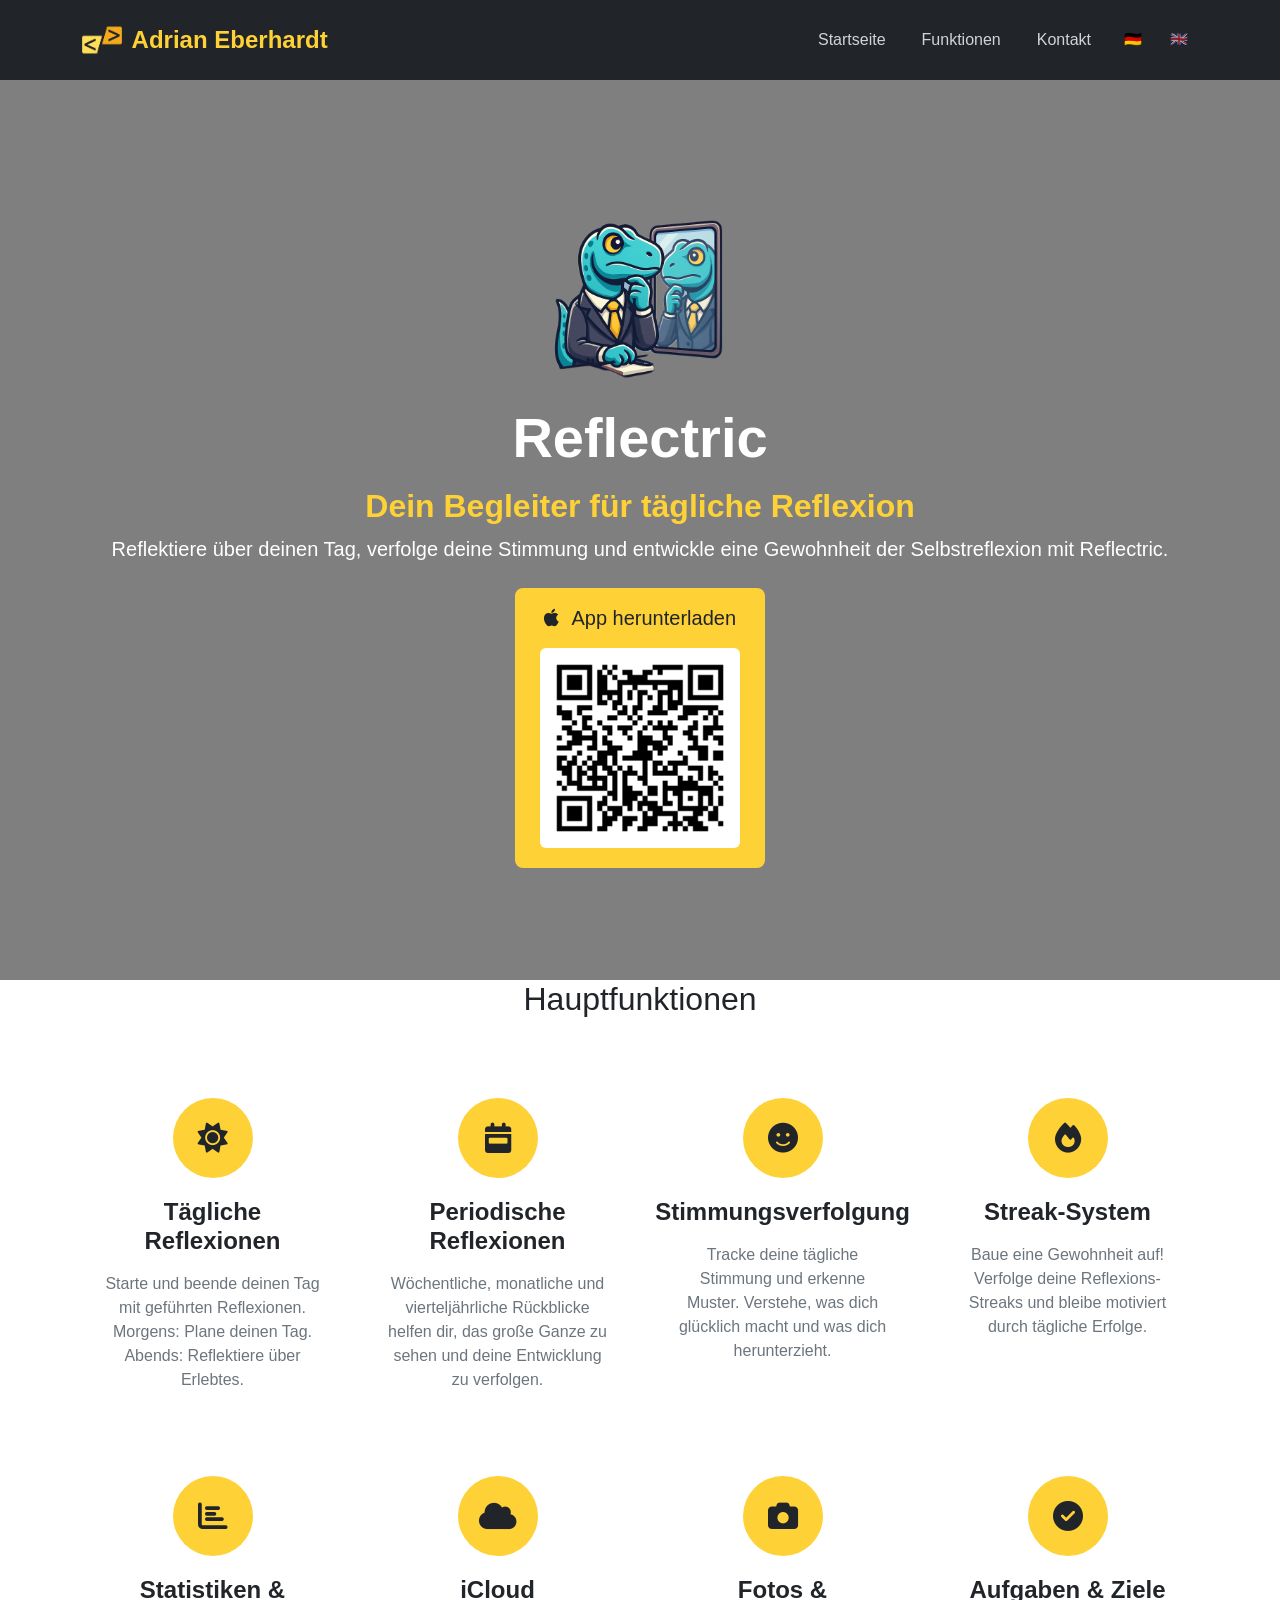
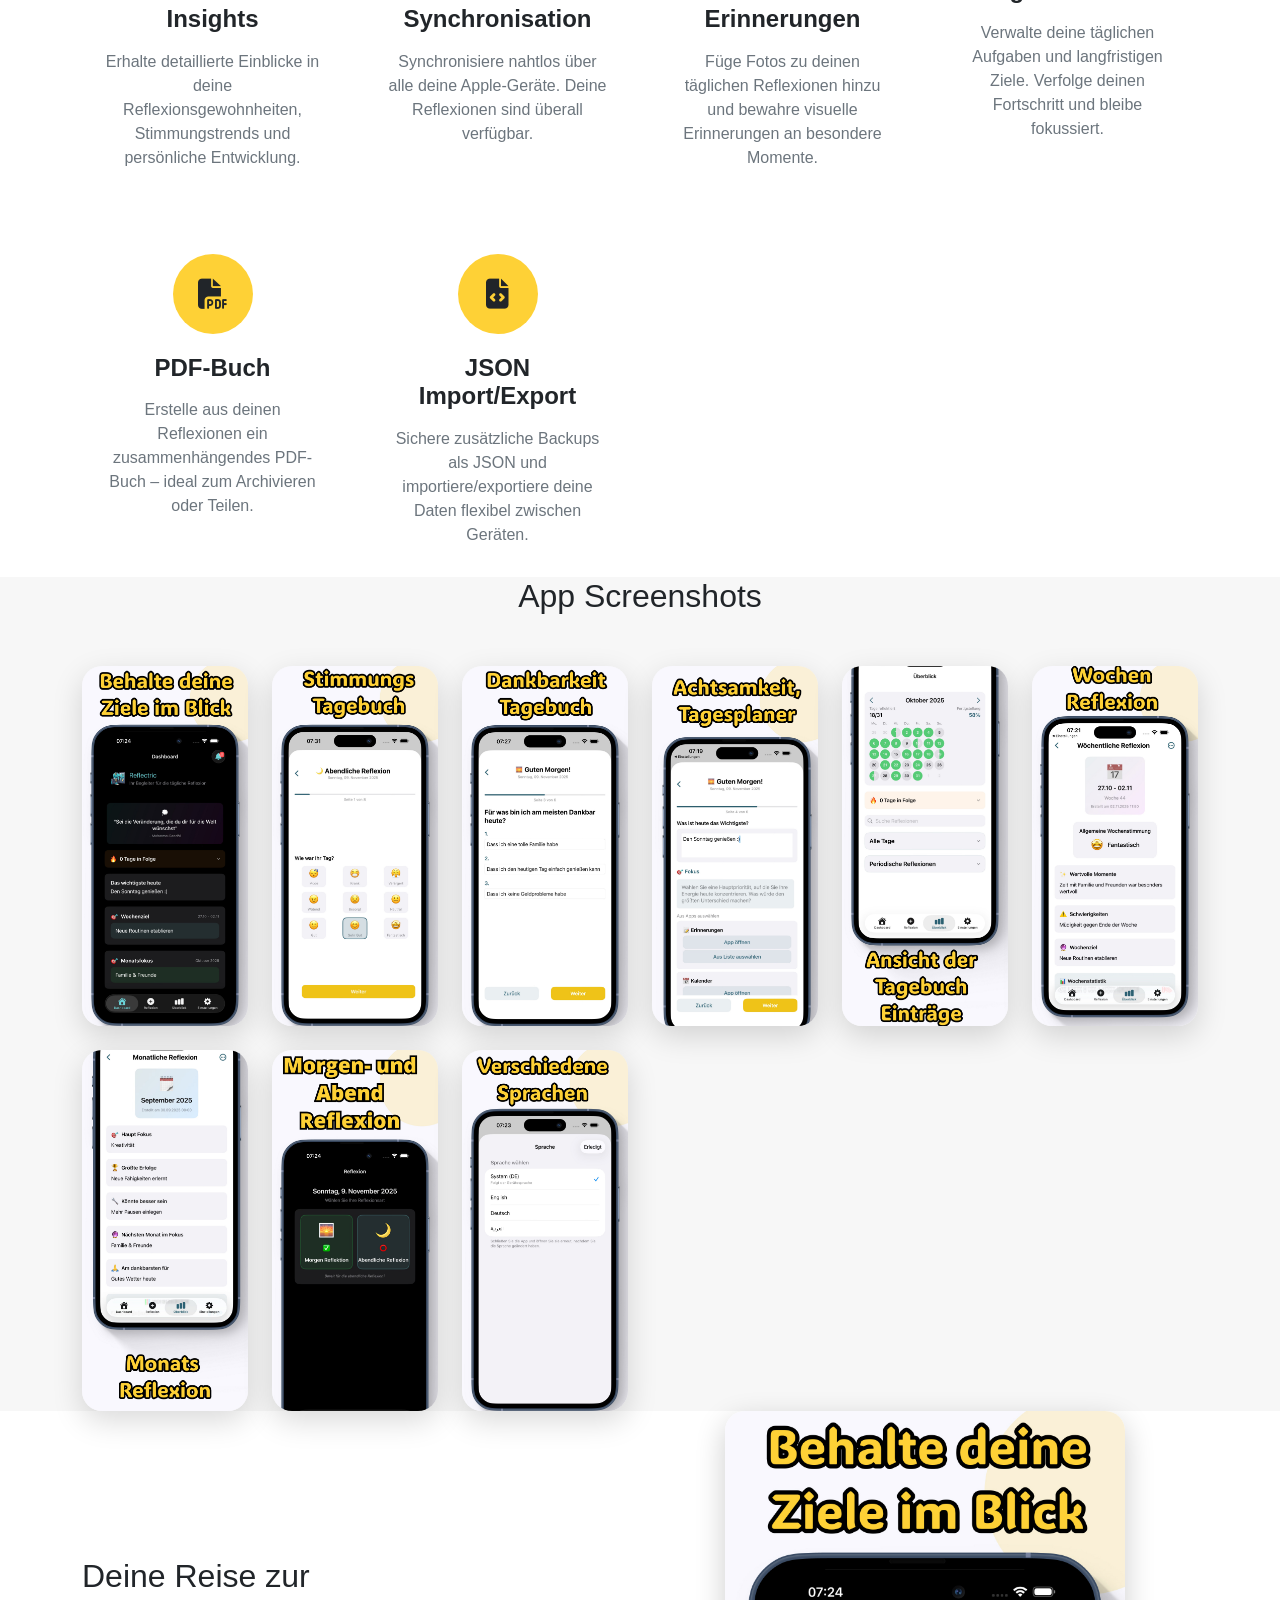
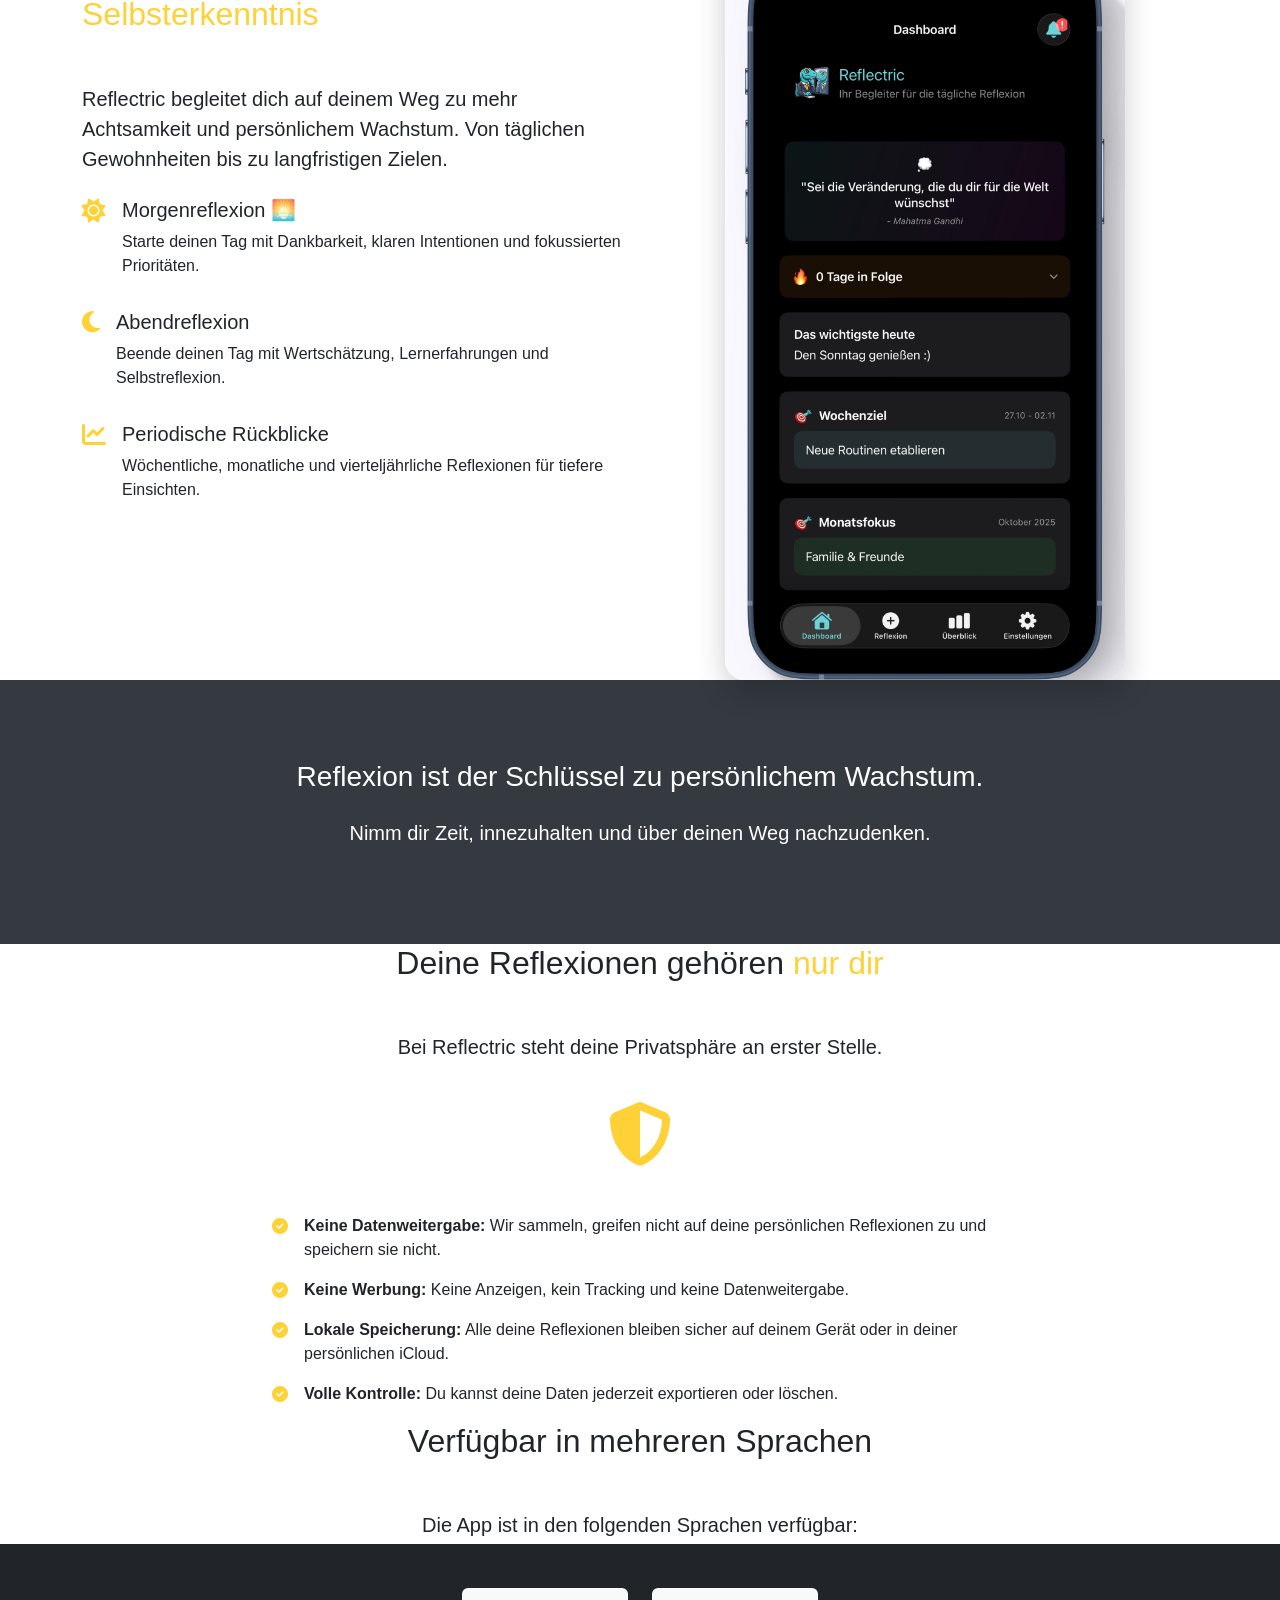
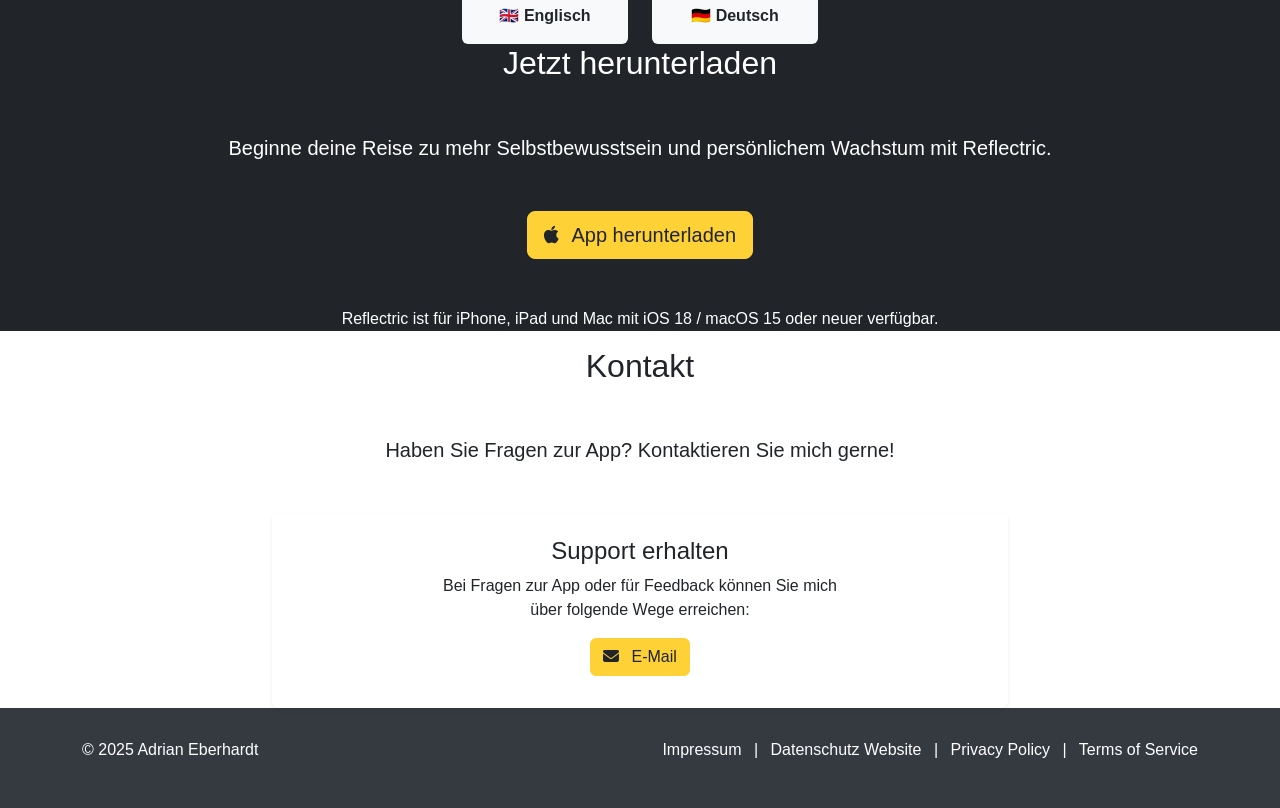
==== index.html @ c6070780 "links , bilder usw aktualisisert" ====
<!DOCTYPE html>
<html lang="de">

<head>
  <meta charset="UTF-8">
  <meta name="viewport" content="width=device-width, initial-scale=1.0">
  <meta name="description" content="Reflectric - Dein täglicher Begleiter für Achtsamkeit und persönliches Wachstum. Tägliche Reflexionen, Mood Tracking und Selbstreflexion.">
    <!-- CANONICAL TAG  -->
  <link rel="canonical" href="https://oxadd1.github.io/reflectric/">

  <!-- Favicon -->
  <link rel="icon" type="image/x-icon" href="./img/favicon/favicon.ico">
  <link rel="icon" type="image/png" sizes="16x16" href="./img/favicon/favicon-16x16.png">
  <link rel="icon" type="image/png" sizes="32x32" href="./img/favicon/favicon-32x32.png">
  <link rel="apple-touch-icon" sizes="180x180" href="./img/favicon/apple-touch-icon.png">
  <link rel="icon" type="image/png" sizes="192x192" href="./img/favicon/android-chrome-192x192.png">
  <link rel="icon" type="image/png" sizes="512x512" href="./img/favicon/android-chrome-512x512.png">
  <link rel="manifest" href="./img/favicon/site.webmanifest">
  <meta name="theme-color" content="#fed136">

  <title>Reflectric | iOS Reflexions-App</title>

  <!-- Bootstrap CSS -->
  <link href="https://cdn.jsdelivr.net/npm/bootstrap@5.3.0/dist/css/bootstrap.min.css" rel="stylesheet">
  <!-- FontAwesome für Icons -->
  <link rel="stylesheet" href="https://cdnjs.cloudflare.com/ajax/libs/font-awesome/6.4.0/css/all.min.css">
  <!-- Custom CSS -->
  <link rel="stylesheet" href="./css/styles.css">

  <style>
    .download-card {
      background-color: #fed136;
      color: #212529;
      border-radius: 8px;
      padding: 15px 25px;
      transition: all 0.3s ease;
      cursor: pointer;
      text-decoration: none;
      display: inline-block;
      max-width: 250px;
      margin: 0 auto;
    }

    .download-card:hover {
      background-color: #e9c026;
      transform: translateY(-3px);
      box-shadow: 0 10px 20px rgba(0,0,0,0.2);
      color: #212529;
    }

    .download-card .btn-text {
      font-size: 1.25rem;
      font-weight: 500;
      margin-bottom: 15px;
    }

    .download-card .qr-container {
      background-color: white;
      border-radius: 6px;
      padding: 10px;
      margin-bottom: 5px;
    }

    .download-card img {
      max-width: 100%;
      height: auto;
    }
  </style>
</head>
<body>
  <!-- Navigation -->
  <nav class="navbar navbar-expand-lg navbar-dark bg-dark sticky-top">
    <div class="container">
      <a class="navbar-brand" href="https://oxadd1.github.io/adrianeberhardt.github.io/">
        <img src="./img/logo.png" alt="Logo Adrian Eberhardt">
        Adrian Eberhardt
      </a>
      <button class="navbar-toggler" type="button" data-bs-toggle="collapse" data-bs-target="#navbarNav">
        <span class="navbar-toggler-icon"></span>
      </button>
      <div class="collapse navbar-collapse" id="navbarNav">
        <ul class="navbar-nav ms-auto">
          <li class="nav-item">
            <a class="nav-link" href="index.html" data-i18n="nav.home">Startseite</a>
          </li>
          <li class="nav-item">
            <a class="nav-link" href="#features" data-i18n="nav.features">Funktionen</a>
          </li>
          <li class="nav-item">
            <a class="nav-link" href="#contact" data-i18n="nav.contact">Kontakt</a>
          </li>
          <li class="nav-item d-flex align-items-center language-switcher">
            <button class="language-btn active me-2" data-lang="de" title="Deutsch">
              🇩🇪
            </button>
            <button class="language-btn" data-lang="en" title="English">
              🇬🇧
            </button>
          </li>
        </ul>
      </div>
    </div>
  </nav>

  <!-- Hero Section -->
  <section class="hero-section">
    <div class="container text-center">
      <img src="img/logo ohne hintergrund.png" alt="Reflectric Icon" height="180" class="mb-3">
      <h1 class="display-4 fw-bold mb-3">Reflectric</h1>
      <h2 class="text-primary fw-bold" data-i18n="hero.subtitle">Dein täglicher Begleiter für Achtsamkeit</h2>
      <p class="lead mb-4" data-i18n="hero.description">Reflektiere, wachse und entwickle dich - jeden Tag ein Stück besser</p>

      <div class="row justify-content-center mb-4">
        <div class="col-md-6 col-lg-4">
          <a href="https://apps.apple.com/app/id6752842992" target="_blank" rel="noopener noreferrer" class="download-card">
            <div class="btn-text">
              <i class="fab fa-apple me-2"></i> <span data-i18n="hero.download">App herunterladen</span>
            </div>
            <div class="qr-container">
              <img src="./img/qr.png" alt="App Store QR Code">
            </div>
          </a>
        </div>
      </div>
    </div>
  </section>

  <!-- Features Section -->
  <section id="features" class="section-padding">
    <div class="container">
      <h2 class="text-center section-heading" data-i18n="features.title">Hauptfunktionen</h2>

      <div class="row g-4">
        <!-- Feature 1 -->
        <div class="col-md-6 col-lg-3">
          <div class="card h-100 border-0 text-center">
            <div class="card-body">
              <div class="feature-icon">
                <i class="fas fa-sun"></i>
              </div>
              <h4 class="card-title" data-i18n="features.daily.title">Tägliche Reflexionen</h4>
              <p class="card-text" data-i18n="features.daily.desc">Morgen- und Abendreflexionen helfen dir, deinen Tag bewusst zu beginnen und zu beenden.</p>
            </div>
          </div>
        </div>

        <!-- Feature 2 -->
        <div class="col-md-6 col-lg-3">
          <div class="card h-100 border-0 text-center">
            <div class="card-body">
              <div class="feature-icon">
                <i class="fas fa-calendar-week"></i>
              </div>
              <h4 class="card-title" data-i18n="features.periodic.title">Periodische Reflexionen</h4>
              <p class="card-text" data-i18n="features.periodic.desc">Wöchentliche, monatliche und vierteljährliche Reflexionen für langfristiges Wachstum.</p>
            </div>
          </div>
        </div>

        <!-- Feature 3 -->
        <div class="col-md-6 col-lg-3">
          <div class="card h-100 border-0 text-center">
            <div class="card-body">
              <div class="feature-icon">
                <i class="fas fa-smile"></i>
              </div>
              <h4 class="card-title" data-i18n="features.mood.title">Mood Tracking</h4>
              <p class="card-text" data-i18n="features.mood.desc">Verfolge deine Stimmung mit 9 verschiedenen Emotionen und erkenne Muster.</p>
            </div>
          </div>
        </div>

        <!-- Feature 4 -->
        <div class="col-md-6 col-lg-3">
          <div class="card h-100 border-0 text-center">
            <div class="card-body">
              <div class="feature-icon">
                <i class="fas fa-fire"></i>
              </div>
              <h4 class="card-title" data-i18n="features.streak.title">Streak-System</h4>
              <p class="card-text" data-i18n="features.streak.desc">Baue tägliche Gewohnheiten auf und halte deine Reflexions-Streaks am Leben.</p>
            </div>
          </div>
        </div>

        <!-- Feature 5 -->
        <div class="col-md-6 col-lg-3">
          <div class="card h-100 border-0 text-center">
            <div class="card-body">
              <div class="feature-icon">
                <i class="fas fa-chart-bar"></i>
              </div>
              <h4 class="card-title" data-i18n="features.stats.title">Statistiken & Heatmap</h4>
              <p class="card-text" data-i18n="features.stats.desc">Visualisiere deine Fortschritte mit Statistiken, Heatmaps und Timelines.</p>
            </div>
          </div>
        </div>

        <!-- Feature 6 -->
        <div class="col-md-6 col-lg-3">
          <div class="card h-100 border-0 text-center">
            <div class="card-body">
              <div class="feature-icon">
                <i class="fas fa-cloud"></i>
              </div>
              <h4 class="card-title" data-i18n="features.sync.title">iCloud Synchronisation</h4>
              <p class="card-text" data-i18n="features.sync.desc">Synchronisiere deine Reflexionen nahtlos über alle deine Apple-Geräte.</p>
            </div>
          </div>
        </div>

        <!-- Feature 7 -->
        <div class="col-md-6 col-lg-3">
          <div class="card h-100 border-0 text-center">
            <div class="card-body">
              <div class="feature-icon">
                <i class="fas fa-camera"></i>
              </div>
              <h4 class="card-title" data-i18n="features.photos.title">Foto-Integration</h4>
              <p class="card-text" data-i18n="features.photos.desc">Füge Fotos zu deinen Reflexionen hinzu, um Momente festzuhalten.</p>
            </div>
          </div>
        </div>

        <!-- Feature 8 -->
        <div class="col-md-6 col-lg-3">
          <div class="card h-100 border-0 text-center">
            <div class="card-body">
              <div class="feature-icon">
                <i class="fas fa-check-circle"></i>
              </div>
              <h4 class="card-title" data-i18n="features.todos.title">To-Do & Prioritäten</h4>
              <p class="card-text" data-i18n="features.todos.desc">Verwalte deine täglichen Aufgaben und Prioritäten direkt in der App.</p>
            </div>
          </div>
        </div>

        <!-- Feature 9 -->
        <div class="col-md-6 col-lg-3">
          <div class="card h-100 border-0 text-center">
            <div class="card-body">
              <div class="feature-icon">
                <i class="fas fa-file-pdf"></i>
              </div>
              <h4 class="card-title" data-i18n="features.pdf.title">PDF-Buch</h4>
              <p class="card-text" data-i18n="features.pdf.desc">Erstelle aus deinen Reflexionen ein wunderschönes PDF-Buch.</p>
            </div>
          </div>
        </div>

        <!-- Feature 10 -->
        <div class="col-md-6 col-lg-3">
          <div class="card h-100 border-0 text-center">
            <div class="card-body">
              <div class="feature-icon">
                <i class="fas fa-file-code"></i>
              </div>
              <h4 class="card-title" data-i18n="features.json.title">JSON Import/Export</h4>
              <p class="card-text" data-i18n="features.json.desc">Sichere zusätzliche Backups als JSON und importiere/exportiere deine Daten.</p>
            </div>
          </div>
        </div>
      </div>
    </div>
  </section>

  <!-- Screenshots Section -->
  <section class="section-padding bg-light-gray">
    <div class="container">
      <h2 class="text-center section-heading" data-i18n="screenshots.title">App Screenshots</h2>

      <div class="row g-4">
        <div class="col-6 col-md-3 col-lg-2">
          <img src="./img/Deutsch/1.jpg" class="img-fluid app-screenshot screenshot-img" alt="Reflectric Screenshot 1" data-img-id="1">
        </div>
        <div class="col-6 col-md-3 col-lg-2">
          <img src="./img/Deutsch/2.jpg" class="img-fluid app-screenshot screenshot-img" alt="Reflectric Screenshot 2" data-img-id="2">
        </div>
        <div class="col-6 col-md-3 col-lg-2">
          <img src="./img/Deutsch/3.jpg" class="img-fluid app-screenshot screenshot-img" alt="Reflectric Screenshot 3" data-img-id="3">
        </div>
        <div class="col-6 col-md-3 col-lg-2">
          <img src="./img/Deutsch/4.jpg" class="img-fluid app-screenshot screenshot-img" alt="Reflectric Screenshot 4" data-img-id="4">
        </div>
        <div class="col-6 col-md-3 col-lg-2">
          <img src="./img/Deutsch/5.jpg" class="img-fluid app-screenshot screenshot-img" alt="Reflectric Screenshot 5" data-img-id="5">
        </div>
        <div class="col-6 col-md-3 col-lg-2">
          <img src="./img/Deutsch/6.jpg" class="img-fluid app-screenshot screenshot-img" alt="Reflectric Screenshot 6" data-img-id="6">
        </div>
        <div class="col-6 col-md-3 col-lg-2">
          <img src="./img/Deutsch/7.jpg" class="img-fluid app-screenshot screenshot-img" alt="Reflectric Screenshot 7" data-img-id="7">
        </div>
        <div class="col-6 col-md-3 col-lg-2">
          <img src="./img/Deutsch/8.jpg" class="img-fluid app-screenshot screenshot-img" alt="Reflectric Screenshot 8" data-img-id="8">
        </div>
        <div class="col-6 col-md-3 col-lg-2">
          <img src="./img/Deutsch/9.jpg" class="img-fluid app-screenshot screenshot-img" alt="Reflectric Screenshot 9" data-img-id="9">
        </div>
      </div>
    </div>
  </section>

  <!-- Reflection Journey Section -->
  <section id="reflection-journey" class="section-padding">
    <div class="container">
      <div class="row align-items-center">
        <div class="col-lg-6 mb-4 mb-lg-0">
          <h2 class="section-heading">
            <span data-i18n="journey.title1">Deine Reise zur</span><br>
            <span class="text-primary" data-i18n="journey.title2">Selbsterkenntnis</span>
          </h2>
          <p class="lead mb-4" data-i18n="journey.description">Reflectric begleitet dich auf deinem Weg zu mehr Achtsamkeit und persönlichem Wachstum. Von täglichen Gewohnheiten bis zu langfristigen Zielen.</p>

          <div class="reflection-features-list">
            <div class="d-flex mb-3">
              <div class="me-3">
                <i class="fas fa-sun text-primary fs-4" aria-hidden="true"></i>
              </div>
              <div>
                <h5 data-i18n="journey.feature1.title">Morgenreflexion 🌅</h5>
                <p data-i18n="journey.feature1.desc">Starte deinen Tag mit Dankbarkeit, klaren Intentionen und fokussierten Prioritäten.</p>
              </div>
            </div>

            <div class="d-flex mb-3">
              <div class="me-3">
                <i class="fas fa-moon text-primary fs-4"></i>
              </div>
              <div>
                <h5 data-i18n="journey.feature2.title">Abendreflexion</h5>
                <p data-i18n="journey.feature2.desc">Beende deinen Tag mit Wertschätzung, Lernerfahrungen und Selbstreflexion.</p>
              </div>
            </div>

            <div class="d-flex mb-3">
              <div class="me-3">
                <i class="fas fa-chart-line text-primary fs-4"></i>
              </div>
              <div>
                <h5 data-i18n="journey.feature3.title">Periodische Rückblicke</h5>
                <p data-i18n="journey.feature3.desc">Wöchentliche, monatliche und vierteljährliche Reflexionen für tiefere Einsichten.</p>
              </div>
            </div>
          </div>
        </div>

        <div class="col-lg-6">
          <div class="text-center">
            <img src="./img/Deutsch/1.jpg" class="img-fluid app-screenshot screenshot-img" alt="Reflectric Dashboard" data-img-id="1" style="max-width: 400px; border-radius: 20px; box-shadow: 0 10px 30px rgba(0,0,0,0.2);">
          </div>
        </div>
      </div>
    </div>
  </section>

  <!-- Quote Section -->
  <section class="quote-section">
    <div class="container text-center">
      <h3 class="mb-4" data-i18n="quote.title">Reflektiere heute, wachse morgen.</h3>
      <p class="lead" data-i18n="quote.subtitle">Jede Reflexion ist ein Schritt zu mehr Selbstbewusstsein und persönlichem Wachstum.</p>
    </div>
  </section>

  <!-- Privacy Section -->
  <section class="section-padding">
    <div class="container">
      <div class="row justify-content-center">
        <div class="col-lg-8 text-center mb-4">
          <h2 class="section-heading">
            <span data-i18n="privacy.title1">Deine Reflexionen gehören</span>
            <span class="text-primary" data-i18n="privacy.title2">nur dir</span>
          </h2>
          <p class="lead" data-i18n="privacy.subtitle">Bei Reflectric steht deine Privatsphäre an erster Stelle.</p>
        </div>
      </div>
      <div class="row justify-content-center">
        <div class="col-lg-8">
          <div class="text-center mb-5">
            <i class="fas fa-shield-alt text-primary" style="font-size: 4rem;"></i>
          </div>
          <ul class="list-unstyled">
            <li class="mb-3 d-flex align-items-start">
              <i class="fas fa-check-circle text-primary me-3 mt-1"></i>
              <div>
                <strong data-i18n="privacy.feature1.title">Keine Datenweitergabe:</strong>
                <span data-i18n="privacy.feature1.desc">Wir sammeln, greifen nicht auf deine persönlichen Reflexionen zu und speichern sie nicht.</span>
              </div>
            </li>
            <li class="mb-3 d-flex align-items-start">
              <i class="fas fa-check-circle text-primary me-3 mt-1"></i>
              <div>
                <strong data-i18n="privacy.feature2.title">Keine Werbung:</strong>
                <span data-i18n="privacy.feature2.desc">Keine Anzeigen, kein Tracking und keine Datenweitergabe.</span>
              </div>
            </li>
            <li class="mb-3 d-flex align-items-start">
              <i class="fas fa-check-circle text-primary me-3 mt-1"></i>
              <div>
                <strong data-i18n="privacy.feature3.title">Lokale Speicherung:</strong>
                <span data-i18n="privacy.feature3.desc">Alle deine Daten bleiben sicher auf deinem Gerät oder in deiner persönlichen iCloud.</span>
              </div>
            </li>
            <li class="d-flex align-items-start">
              <i class="fas fa-check-circle text-primary me-3 mt-1"></i>
              <div>
                <strong data-i18n="privacy.feature4.title">Volle Kontrolle:</strong>
                <span data-i18n="privacy.feature4.desc">Du kannst deine Daten jederzeit exportieren oder löschen.</span>
              </div>
            </li>
          </ul>
        </div>
      </div>
    </div>
  </section>

  <!-- Languages Section -->
  <section class="section-padding">
    <div class="container text-center">
      <h2 class="section-heading" data-i18n="languages.title">Verfügbar in mehreren Sprachen</h2>
      <p class="lead mb-5" data-i18n="languages.subtitle">Die App ist in den folgenden Sprachen verfügbar:</p>

      <div class="row justify-content-center g-4">
        <div class="col-4 col-md-2">
          <div class="p-3 rounded bg-light text-center">
            <p class="mb-0 fw-bold">🇬🇧 <span data-i18n="languages.english">Englisch</span></p>
          </div>
        </div>
        <div class="col-4 col-md-2">
          <div class="p-3 rounded bg-light text-center">
            <p class="mb-0 fw-bold">🇩🇪 <span data-i18n="languages.german">Deutsch</span></p>
          </div>
        </div>
      </div>
    </div>
  </section>

  <!-- Download Section -->
  <section id="download" class="section-padding bg-dark text-white">
    <div class="container text-center">
      <h2 class="section-heading" data-i18n="download.title">Jetzt herunterladen</h2>
      <p class="lead mb-5" data-i18n="download.subtitle">Starte deine Reise zu mehr Achtsamkeit und persönlichem Wachstum.</p>

      <a href="https://apps.apple.com/app/id6752842992" target="_blank" rel="noopener noreferrer" class="btn btn-primary btn-lg">
        <i class="fab fa-apple me-2"></i> <span data-i18n="download.button">App herunterladen</span>
      </a>

      <div class="mt-5">
        <p data-i18n="download.compatibility">Reflectric ist für iPhone und iPad mit iOS 18 oder neuer verfügbar.</p>
      </div>
    </div>
  </section>

  <!-- Contact Section -->
  <section id="contact" class="section-padding">
    <div class="container">
      <h2 class="text-center section-heading" data-i18n="contact.title">Kontakt</h2>
      <p class="text-center lead mb-5" data-i18n="contact.subtitle">Haben Sie Fragen zur App? Kontaktieren Sie mich gerne!</p>

      <div class="row justify-content-center">
        <div class="col-md-8">
          <div class="card border-0 shadow-sm">
            <div class="card-body p-4">
              <div class="row justify-content-center">
                <div class="col-md-8 text-center">
                  <h4 data-i18n="contact.support.title">Support erhalten</h4>
                  <p data-i18n="contact.support.desc">Bei Fragen zur App oder für Feedback können Sie mich über folgende Wege erreichen:</p>
                  <a href="mailto:reflectric.app@gmx.de" class="btn btn-primary mb-2" style="max-width: 250px;">
                    <i class="fas fa-envelope me-2"></i> <span data-i18n="contact.support.email">E-Mail</span>
                  </a>
                </div>
              </div>
            </div>
          </div>
        </div>
      </div>
    </div>
  </section>

  <!-- Footer -->
  <footer>
    <div class="container">
      <div class="row">
        <div class="col-md-6 text-center text-md-start">
          <p>&copy; 2025 Adrian Eberhardt</p>
        </div>
        <div class="col-md-6 text-center text-md-end">
          <a href="./html/impressum.html">Impressum</a>
          <span class="mx-2">|</span>
          <a href="./html/datenschutz.html">Datenschutz Website</a>
          <span class="mx-2">|</span>
          <a href="./html/privacy.html">Privacy Policy</a>
          <span class="mx-2">|</span>
          <a href="./html/terms.html">Terms of Service</a>
        </div>
      </div>
    </div>
  </footer>

  <!-- Bootstrap JS -->
  <script src="https://cdn.jsdelivr.net/npm/bootstrap@5.3.0/dist/js/bootstrap.bundle.min.js"></script>

  <!-- Custom JS -->
  <script src="./js/main.js"></script>
</body>

</html>
---- css/styles.css ----
:root {
  --primary: #fed136;
  --dark-gray: #343a40;
  --light-gray: #f7f7f7;
}

/* Scroll padding for anchor links */
html {
  scroll-padding-top: 100px;
  scroll-behavior: smooth;
}

/* Add anchor targets before actual content */
section[id]::before {
  content: "";
  display: block;
  height: 100px;
  margin-top: -100px;
  visibility: hidden;
  pointer-events: none;
}

body {
  font-family: 'Helvetica Neue', Arial, sans-serif;
}

.btn-primary {
  background-color: var(--primary);
  border-color: var(--primary);
  color: #212529;
  font-weight: 500;
}

.btn-primary:hover {
  background-color: #e9c025;
  border-color: #e9c025;
  color: #212529;
}

.text-primary {
  color: var(--primary) !important;
}

.bg-light-gray {
  background-color: var(--light-gray);
}

/* Hero Section */
.hero-section {
  background: linear-gradient(rgba(0, 0, 0, 0.5), rgba(0, 0, 0, 0.5)), url('../img/hero-bg.jpg');
  background-size: cover;
  background-position: center;
  color: white;
  padding: 120px 0 80px;
  min-height: 100vh;
  display: flex;
  align-items: center;
}

.app-icon {
  width: 120px;
  height: 120px;
  border-radius: 22%;
  margin-bottom: 20px;
  box-shadow: 0 10px 30px rgba(0, 0, 0, 0.3);
}

/* Features Section */
.features-section {
  padding: 80px 0;
  background-color: white;
}

.feature-icon {
  background-color: var(--primary);
  width: 80px;
  height: 80px;
  border-radius: 50%;
  display: flex;
  align-items: center;
  justify-content: center;
  margin: 0 auto 20px;
  font-size: 30px;
  color: #212529;
  position: relative;
}

.feature-icon i {
  position: absolute;
  top: 50%;
  left: 50%;
  transform: translate(-50%, -50%);
}

.card {
  transition: transform 0.3s, box-shadow 0.3s;
  height: 100%;
  display: flex;
  flex-direction: column;
  border: none;
}

.card-body {
  display: flex;
  flex-direction: column;
  align-items: center;
  flex: 1;
  padding: 30px 20px;
}

.card-title {
  margin-top: 0;
  margin-bottom: 1rem;
  text-align: center;
  font-weight: 600;
}

.card-text {
  text-align: center;
  color: #6c757d;
}

.card:hover {
  transform: translateY(-5px);
  box-shadow: 0 10px 20px rgba(0,0,0,0.1);
}

/* Screenshots Section */
.screenshots-section {
  padding: 80px 0;
  background-color: var(--light-gray);
}

.app-screenshot {
  border-radius: 20px;
  box-shadow: 0 10px 30px rgba(0,0,0,0.15);
  max-width: 100%;
  height: auto;
  transition: transform 0.3s;
}

.app-screenshot:hover {
  transform: scale(1.05);
}

/* Journey Section */
.journey-section {
  padding: 80px 0;
  background-color: white;
}

.journey-card {
  background: linear-gradient(135deg, #f8fafc 0%, #e2e8f0 100%);
  border-radius: 15px;
  padding: 30px;
  margin-bottom: 20px;
  border: 1px solid #e2e8f0;
  transition: all 0.3s;
}

.journey-card:hover {
  transform: translateX(10px);
  box-shadow: 0 5px 15px rgba(0,0,0,0.1);
}

.journey-card h4 {
  color: var(--primary);
  font-weight: 600;
  margin-bottom: 15px;
}

.journey-icon {
  font-size: 2rem;
  color: var(--primary);
  margin-bottom: 15px;
}

/* Quote Section */
.quote-section {
  background-color: var(--dark-gray);
  color: white;
  padding: 80px 0;
}

.quote-section blockquote {
  font-size: 1.25rem;
  line-height: 1.8;
  font-style: italic;
  margin: 0;
}

/* Privacy Section */
.privacy-section {
  padding: 80px 0;
  background-color: var(--light-gray);
}

.privacy-feature {
  display: flex;
  align-items: start;
  margin-bottom: 25px;
}

.privacy-icon {
  color: var(--primary);
  font-size: 1.5rem;
  margin-right: 15px;
  min-width: 30px;
}

/* Languages Section */
.languages-section {
  padding: 60px 0;
  background-color: white;
}

.flag-icon {
  font-size: 2rem;
  margin-bottom: 10px;
}

/* Download Section */
.download-section {
  padding: 80px 0;
  background: linear-gradient(135deg, var(--dark-gray) 0%, #1a1d20 100%);
  color: white;
}

.qr-code {
  width: 200px;
  height: 200px;
  background: white;
  padding: 15px;
  border-radius: 15px;
  margin: 20px auto;
}

.app-store-badge {
  height: 60px;
  margin: 10px;
  transition: transform 0.2s;
}

.app-store-badge:hover {
  transform: scale(1.05);
}

/* Contact Section */
.contact-section {
  padding: 80px 0;
  background-color: var(--light-gray);
}

.contact-info {
  margin-bottom: 30px;
}

.contact-info h4 {
  color: var(--dark-gray);
  font-weight: 600;
  margin-bottom: 10px;
}

.contact-info a {
  color: #007bff;
  text-decoration: none;
}

.contact-info a:hover {
  color: var(--primary);
  text-decoration: underline;
}

/* Footer */
footer {
  padding: 30px 0;
  background-color: var(--dark-gray);
  color: white;
}

footer a {
  color: white;
  text-decoration: none;
  transition: color 0.3s;
}

footer a:hover {
  color: var(--primary);
}

/* Navbar */
.navbar {
  background-color: var(--dark-gray);
  padding: 15px 0;
  transition: all 0.3s;
}

.navbar-brand {
  color: var(--primary) !important;
  font-weight: 600;
  font-size: 1.5rem;
  display: inline-flex;
  align-items: center;
  gap: 0.6rem;
}

.navbar-brand img {
  height: 40px;
  width: auto;
  border-radius: 8px;
}

.nav-link {
  color: rgba(255, 255, 255, 0.8) !important;
  font-weight: 500;
  margin-left: 20px;
  transition: color 0.3s;
}

.nav-link:hover {
  color: var(--primary) !important;
}

/* Language Switcher */
.language-switcher {
  margin-left: 15px;
}

.language-btn {
  background: none;
  border: none;
  padding: 5px 10px;
  cursor: pointer;
  color: rgba(255, 255, 255, 0.6);
  font-size: 0.9rem;
  font-weight: bold;
  transition: all 0.3s;
}

.language-btn:hover, .language-btn.active {
  color: var(--primary);
}

/* Section Headings */
.section-heading {
  margin-bottom: 50px;
}

.section-heading h2 {
  font-weight: 700;
  margin-bottom: 15px;
}

.section-heading p {
  color: #6c757d;
  font-size: 1.1rem;
}

/* Responsive */
@media (max-width: 768px) {
  .hero-section {
    padding: 80px 0 60px;
  }

  .app-icon {
    width: 100px;
    height: 100px;
  }

  .features-section,
  .screenshots-section,
  .journey-section,
  .quote-section,
  .privacy-section,
  .download-section,
  .contact-section {
    padding: 60px 0;
  }

  .feature-icon {
    width: 70px;
    height: 70px;
    font-size: 25px;
  }

  .quote-section blockquote {
    font-size: 1.1rem;
  }

  .nav-link {
    margin-left: 0;
  }
}

@media (max-width: 576px) {
  .hero-section h1 {
    font-size: 2rem;
  }

  .app-screenshot {
    max-width: 280px;
  }

  .qr-code {
    width: 150px;
    height: 150px;
  }
}
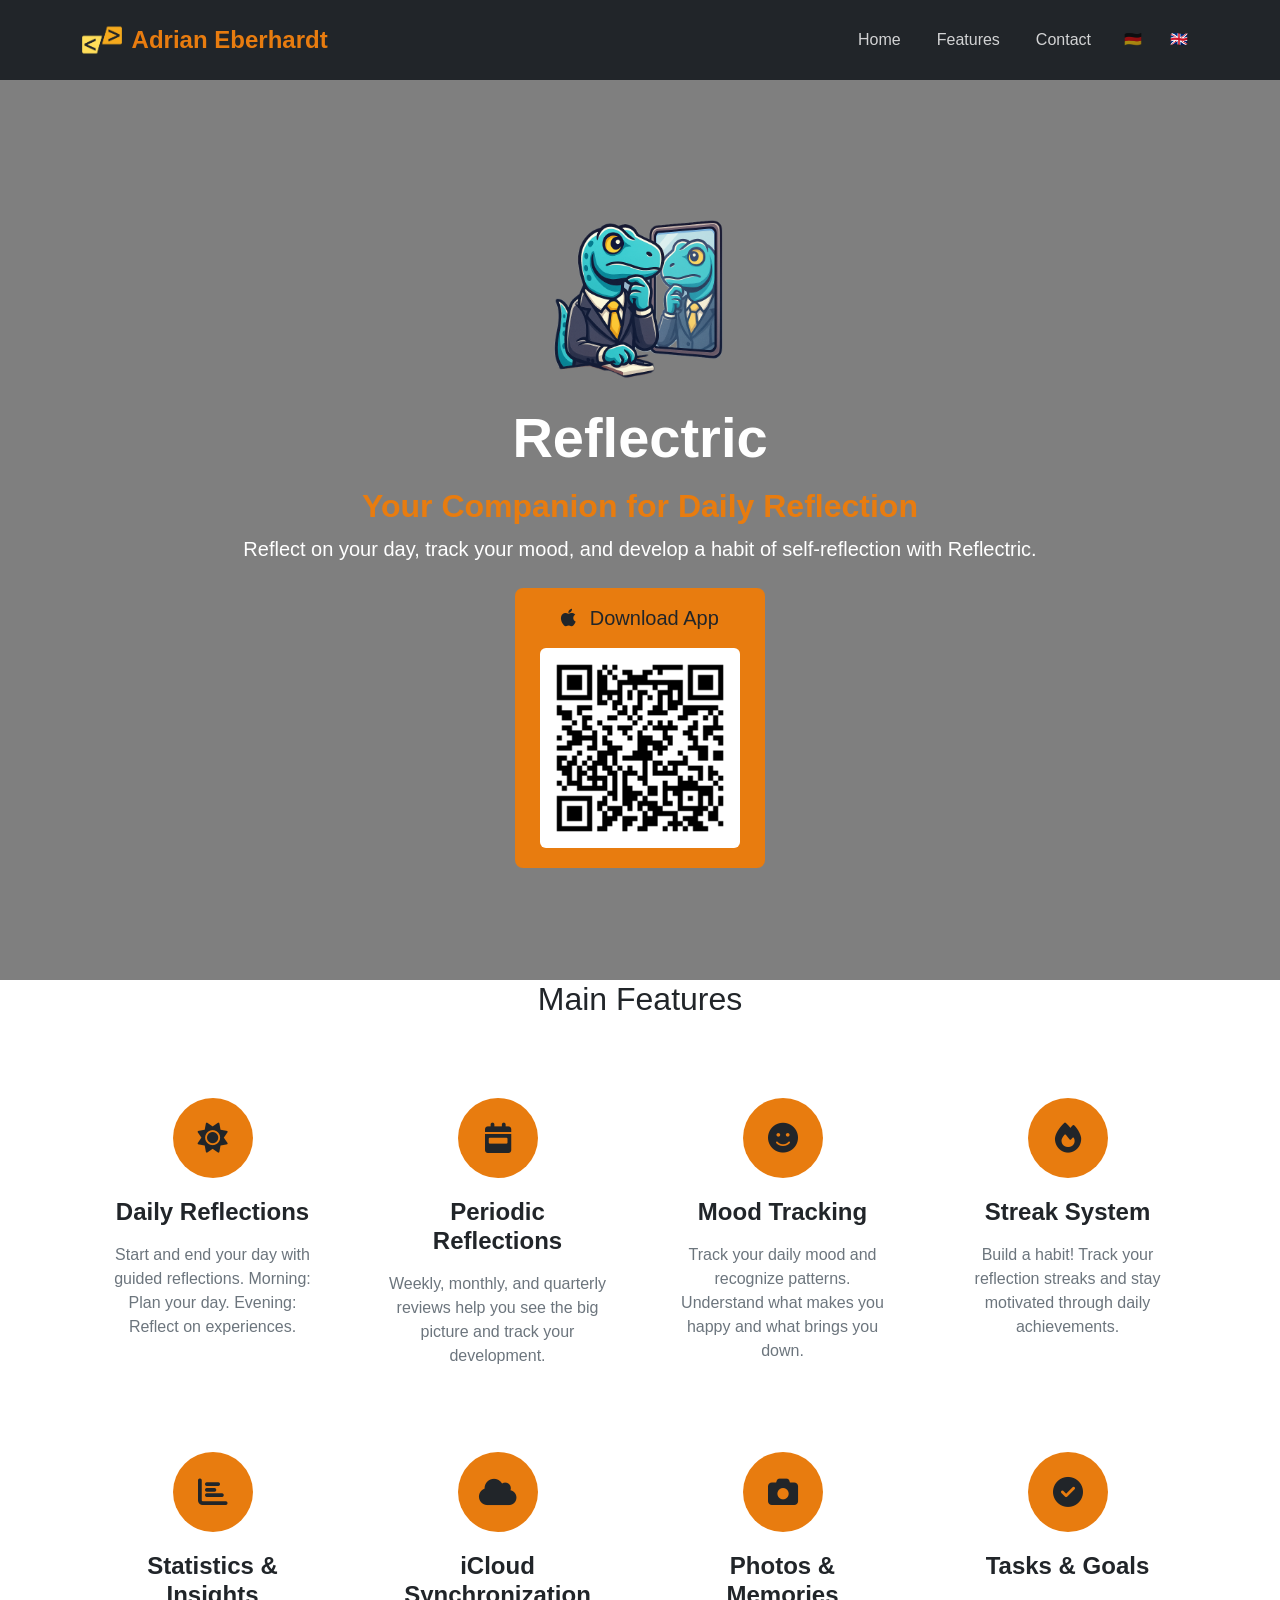
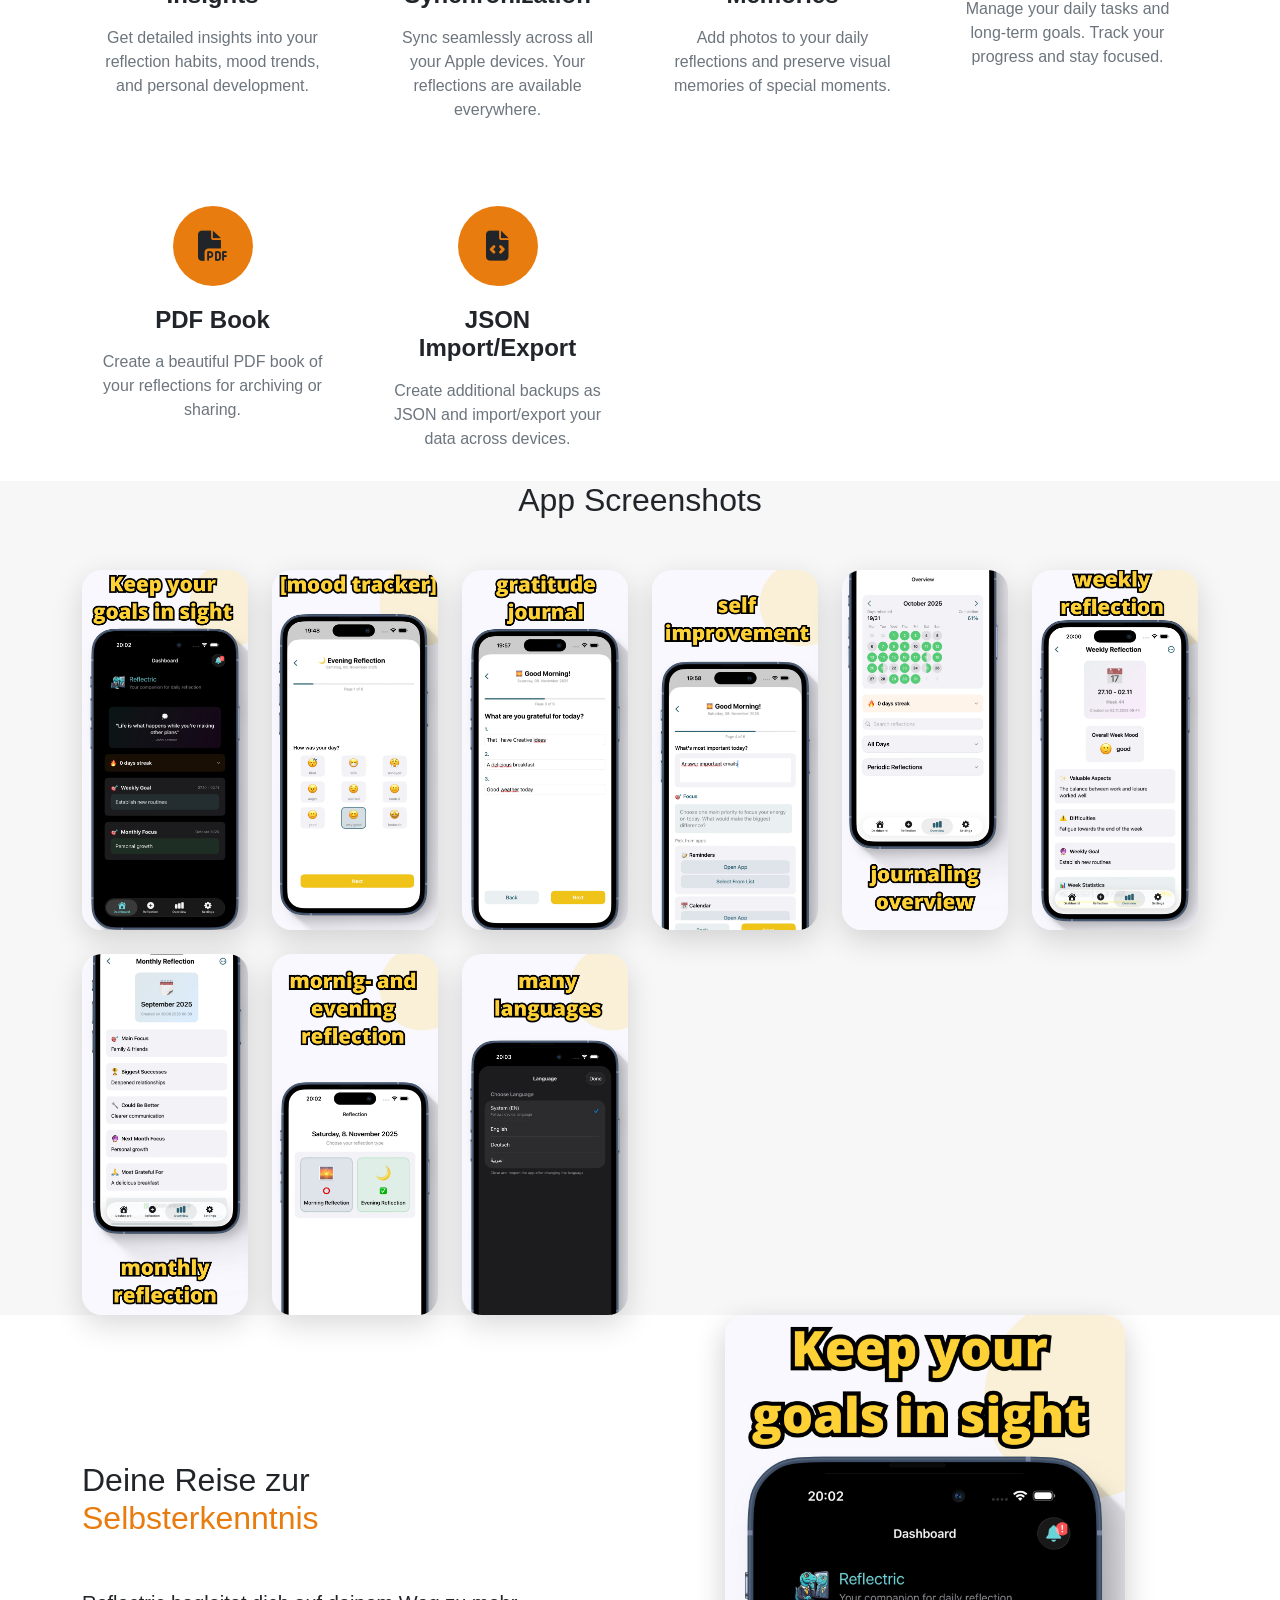
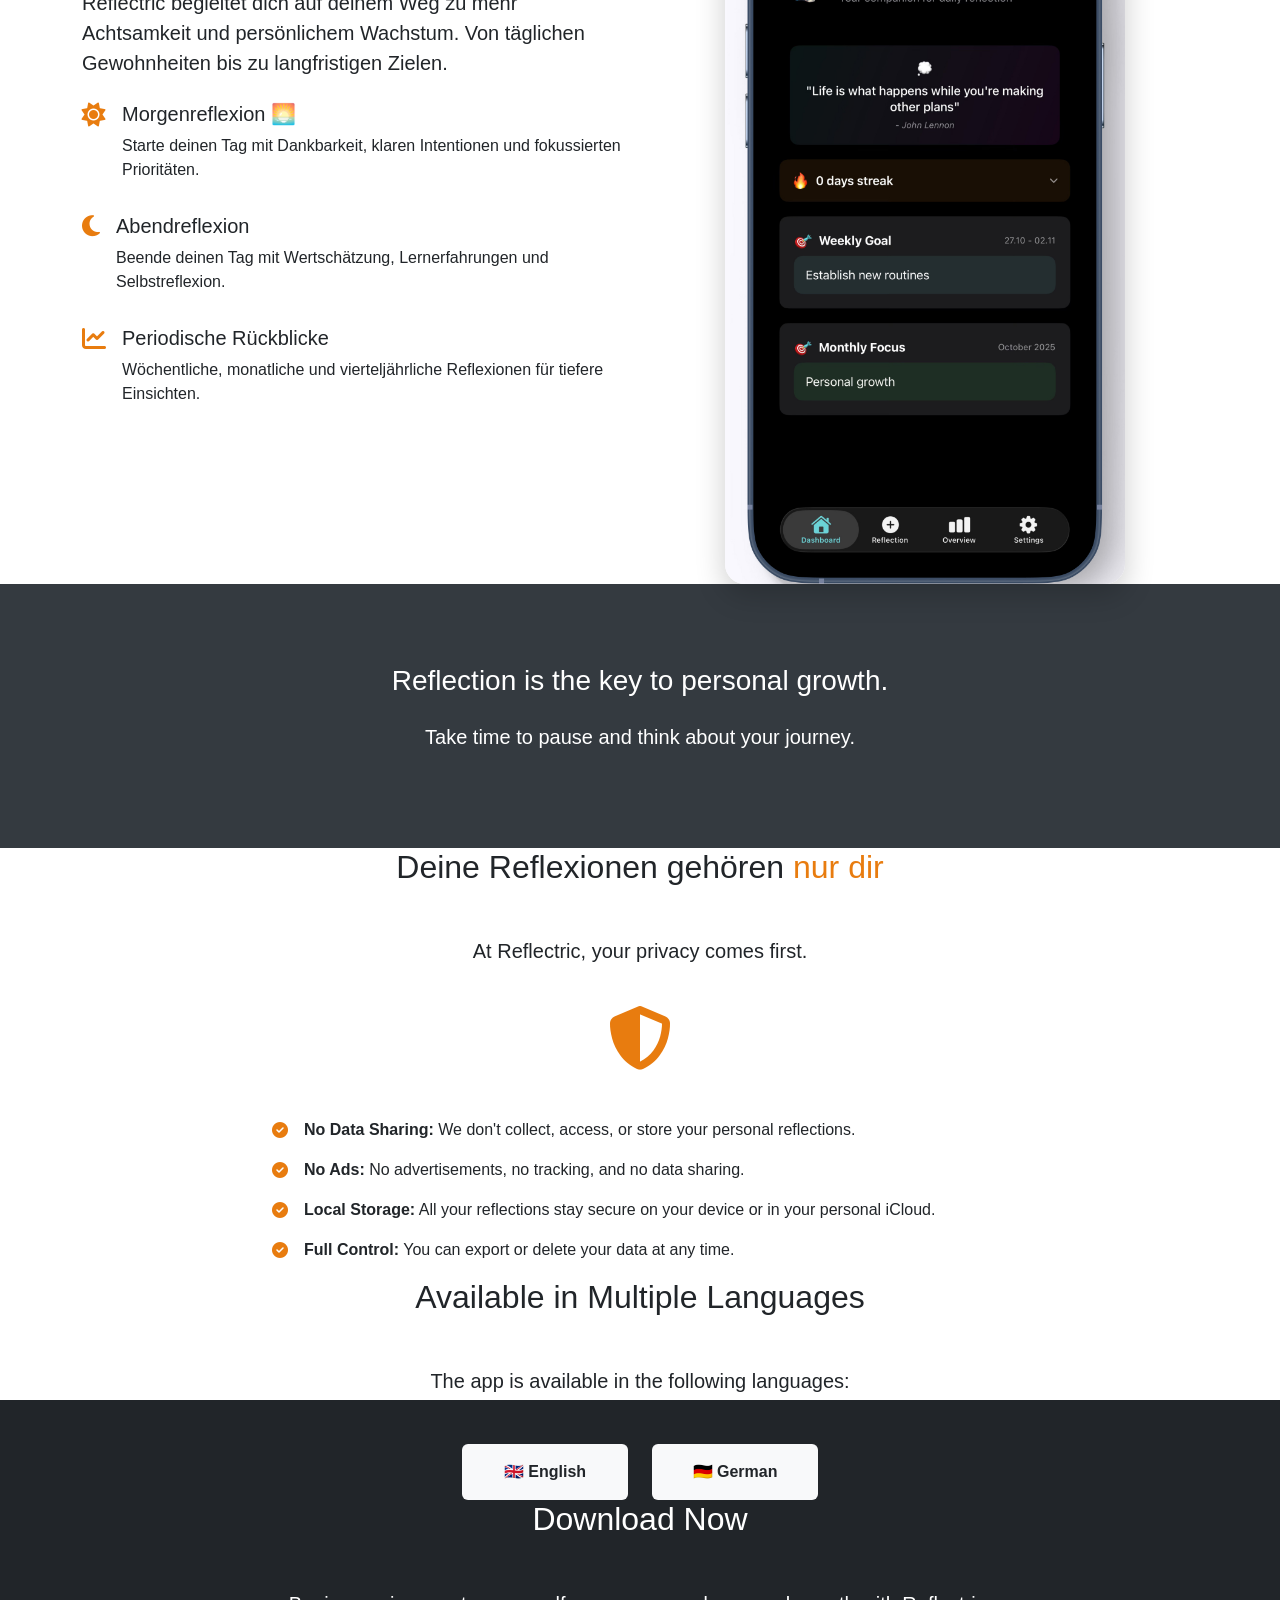
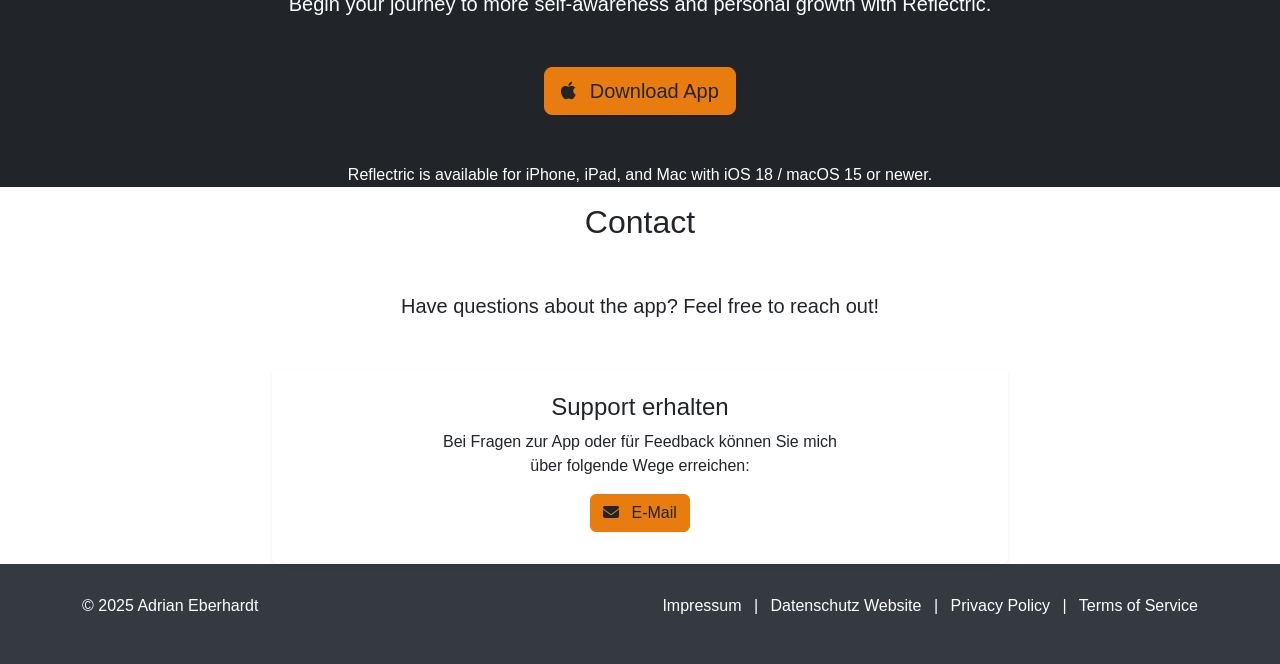
==== commit 4c6654b1: "farbe und sprache geändert" ====
--- a/index.html
+++ b/index.html
@@ -4,8 +4,9 @@
 <head>
   <meta charset="UTF-8">
   <meta name="viewport" content="width=device-width, initial-scale=1.0">
-  <meta name="description" content="Reflectric - Dein täglicher Begleiter für Achtsamkeit und persönliches Wachstum. Tägliche Reflexionen, Mood Tracking und Selbstreflexion.">
-    <!-- CANONICAL TAG  -->
+  <meta name="description"
+    content="Reflectric - Dein täglicher Begleiter für Achtsamkeit und persönliches Wachstum. Tägliche Reflexionen, Mood Tracking und Selbstreflexion.">
+  <!-- CANONICAL TAG  -->
   <link rel="canonical" href="https://oxadd1.github.io/reflectric/">
 
   <!-- Favicon -->
@@ -16,7 +17,7 @@
   <link rel="icon" type="image/png" sizes="192x192" href="./img/favicon/android-chrome-192x192.png">
   <link rel="icon" type="image/png" sizes="512x512" href="./img/favicon/android-chrome-512x512.png">
   <link rel="manifest" href="./img/favicon/site.webmanifest">
-  <meta name="theme-color" content="#fed136">
+  <meta name="theme-color" content="#e87c0f">
 
   <title>Reflectric | iOS Reflexions-App</title>
 
@@ -29,7 +30,7 @@
 
   <style>
     .download-card {
-      background-color: #fed136;
+      background-color: #e87c0f;
       color: #212529;
       border-radius: 8px;
       padding: 15px 25px;
@@ -42,9 +43,9 @@
     }
 
     .download-card:hover {
-      background-color: #e9c026;
+      background-color: #ba630c;
       transform: translateY(-3px);
-      box-shadow: 0 10px 20px rgba(0,0,0,0.2);
+      box-shadow: 0 10px 20px rgba(0, 0, 0, 0.2);
       color: #212529;
     }
 
@@ -67,6 +68,7 @@
     }
   </style>
 </head>
+
 <body>
   <!-- Navigation -->
   <nav class="navbar navbar-expand-lg navbar-dark bg-dark sticky-top">
@@ -108,11 +110,13 @@
       <img src="img/logo ohne hintergrund.png" alt="Reflectric Icon" height="180" class="mb-3">
       <h1 class="display-4 fw-bold mb-3">Reflectric</h1>
       <h2 class="text-primary fw-bold" data-i18n="hero.subtitle">Dein täglicher Begleiter für Achtsamkeit</h2>
-      <p class="lead mb-4" data-i18n="hero.description">Reflektiere, wachse und entwickle dich - jeden Tag ein Stück besser</p>
+      <p class="lead mb-4" data-i18n="hero.description">Reflektiere, wachse und entwickle dich - jeden Tag ein Stück
+        besser</p>
 
       <div class="row justify-content-center mb-4">
         <div class="col-md-6 col-lg-4">
-          <a href="https://apps.apple.com/app/id6752842992" target="_blank" rel="noopener noreferrer" class="download-card">
+          <a href="https://apps.apple.com/app/id6752842992" target="_blank" rel="noopener noreferrer"
+            class="download-card">
             <div class="btn-text">
               <i class="fab fa-apple me-2"></i> <span data-i18n="hero.download">App herunterladen</span>
             </div>
@@ -139,7 +143,8 @@
                 <i class="fas fa-sun"></i>
               </div>
               <h4 class="card-title" data-i18n="features.daily.title">Tägliche Reflexionen</h4>
-              <p class="card-text" data-i18n="features.daily.desc">Morgen- und Abendreflexionen helfen dir, deinen Tag bewusst zu beginnen und zu beenden.</p>
+              <p class="card-text" data-i18n="features.daily.desc">Morgen- und Abendreflexionen helfen dir, deinen Tag
+                bewusst zu beginnen und zu beenden.</p>
             </div>
           </div>
         </div>
@@ -152,7 +157,8 @@
                 <i class="fas fa-calendar-week"></i>
               </div>
               <h4 class="card-title" data-i18n="features.periodic.title">Periodische Reflexionen</h4>
-              <p class="card-text" data-i18n="features.periodic.desc">Wöchentliche, monatliche und vierteljährliche Reflexionen für langfristiges Wachstum.</p>
+              <p class="card-text" data-i18n="features.periodic.desc">Wöchentliche, monatliche und vierteljährliche
+                Reflexionen für langfristiges Wachstum.</p>
             </div>
           </div>
         </div>
@@ -165,7 +171,8 @@
                 <i class="fas fa-smile"></i>
               </div>
               <h4 class="card-title" data-i18n="features.mood.title">Mood Tracking</h4>
-              <p class="card-text" data-i18n="features.mood.desc">Verfolge deine Stimmung mit 9 verschiedenen Emotionen und erkenne Muster.</p>
+              <p class="card-text" data-i18n="features.mood.desc">Verfolge deine Stimmung mit 9 verschiedenen Emotionen
+                und erkenne Muster.</p>
             </div>
           </div>
         </div>
@@ -178,7 +185,8 @@
                 <i class="fas fa-fire"></i>
               </div>
               <h4 class="card-title" data-i18n="features.streak.title">Streak-System</h4>
-              <p class="card-text" data-i18n="features.streak.desc">Baue tägliche Gewohnheiten auf und halte deine Reflexions-Streaks am Leben.</p>
+              <p class="card-text" data-i18n="features.streak.desc">Baue tägliche Gewohnheiten auf und halte deine
+                Reflexions-Streaks am Leben.</p>
             </div>
           </div>
         </div>
@@ -191,7 +199,8 @@
                 <i class="fas fa-chart-bar"></i>
               </div>
               <h4 class="card-title" data-i18n="features.stats.title">Statistiken & Heatmap</h4>
-              <p class="card-text" data-i18n="features.stats.desc">Visualisiere deine Fortschritte mit Statistiken, Heatmaps und Timelines.</p>
+              <p class="card-text" data-i18n="features.stats.desc">Visualisiere deine Fortschritte mit Statistiken,
+                Heatmaps und Timelines.</p>
             </div>
           </div>
         </div>
@@ -204,7 +213,8 @@
                 <i class="fas fa-cloud"></i>
               </div>
               <h4 class="card-title" data-i18n="features.sync.title">iCloud Synchronisation</h4>
-              <p class="card-text" data-i18n="features.sync.desc">Synchronisiere deine Reflexionen nahtlos über alle deine Apple-Geräte.</p>
+              <p class="card-text" data-i18n="features.sync.desc">Synchronisiere deine Reflexionen nahtlos über alle
+                deine Apple-Geräte.</p>
             </div>
           </div>
         </div>
@@ -217,7 +227,8 @@
                 <i class="fas fa-camera"></i>
               </div>
               <h4 class="card-title" data-i18n="features.photos.title">Foto-Integration</h4>
-              <p class="card-text" data-i18n="features.photos.desc">Füge Fotos zu deinen Reflexionen hinzu, um Momente festzuhalten.</p>
+              <p class="card-text" data-i18n="features.photos.desc">Füge Fotos zu deinen Reflexionen hinzu, um Momente
+                festzuhalten.</p>
             </div>
           </div>
         </div>
@@ -230,7 +241,8 @@
                 <i class="fas fa-check-circle"></i>
               </div>
               <h4 class="card-title" data-i18n="features.todos.title">To-Do & Prioritäten</h4>
-              <p class="card-text" data-i18n="features.todos.desc">Verwalte deine täglichen Aufgaben und Prioritäten direkt in der App.</p>
+              <p class="card-text" data-i18n="features.todos.desc">Verwalte deine täglichen Aufgaben und Prioritäten
+                direkt in der App.</p>
             </div>
           </div>
         </div>
@@ -243,7 +255,8 @@
                 <i class="fas fa-file-pdf"></i>
               </div>
               <h4 class="card-title" data-i18n="features.pdf.title">PDF-Buch</h4>
-              <p class="card-text" data-i18n="features.pdf.desc">Erstelle aus deinen Reflexionen ein wunderschönes PDF-Buch.</p>
+              <p class="card-text" data-i18n="features.pdf.desc">Erstelle aus deinen Reflexionen ein wunderschönes
+                PDF-Buch.</p>
             </div>
           </div>
         </div>
@@ -256,7 +269,8 @@
                 <i class="fas fa-file-code"></i>
               </div>
               <h4 class="card-title" data-i18n="features.json.title">JSON Import/Export</h4>
-              <p class="card-text" data-i18n="features.json.desc">Sichere zusätzliche Backups als JSON und importiere/exportiere deine Daten.</p>
+              <p class="card-text" data-i18n="features.json.desc">Sichere zusätzliche Backups als JSON und
+                importiere/exportiere deine Daten.</p>
             </div>
           </div>
         </div>
@@ -271,31 +285,40 @@
 
       <div class="row g-4">
         <div class="col-6 col-md-3 col-lg-2">
-          <img src="./img/Deutsch/1.jpg" class="img-fluid app-screenshot screenshot-img" alt="Reflectric Screenshot 1" data-img-id="1">
-        </div>
-        <div class="col-6 col-md-3 col-lg-2">
-          <img src="./img/Deutsch/2.jpg" class="img-fluid app-screenshot screenshot-img" alt="Reflectric Screenshot 2" data-img-id="2">
-        </div>
-        <div class="col-6 col-md-3 col-lg-2">
-          <img src="./img/Deutsch/3.jpg" class="img-fluid app-screenshot screenshot-img" alt="Reflectric Screenshot 3" data-img-id="3">
-        </div>
-        <div class="col-6 col-md-3 col-lg-2">
-          <img src="./img/Deutsch/4.jpg" class="img-fluid app-screenshot screenshot-img" alt="Reflectric Screenshot 4" data-img-id="4">
-        </div>
-        <div class="col-6 col-md-3 col-lg-2">
-          <img src="./img/Deutsch/5.jpg" class="img-fluid app-screenshot screenshot-img" alt="Reflectric Screenshot 5" data-img-id="5">
-        </div>
-        <div class="col-6 col-md-3 col-lg-2">
-          <img src="./img/Deutsch/6.jpg" class="img-fluid app-screenshot screenshot-img" alt="Reflectric Screenshot 6" data-img-id="6">
-        </div>
-        <div class="col-6 col-md-3 col-lg-2">
-          <img src="./img/Deutsch/7.jpg" class="img-fluid app-screenshot screenshot-img" alt="Reflectric Screenshot 7" data-img-id="7">
-        </div>
-        <div class="col-6 col-md-3 col-lg-2">
-          <img src="./img/Deutsch/8.jpg" class="img-fluid app-screenshot screenshot-img" alt="Reflectric Screenshot 8" data-img-id="8">
-        </div>
-        <div class="col-6 col-md-3 col-lg-2">
-          <img src="./img/Deutsch/9.jpg" class="img-fluid app-screenshot screenshot-img" alt="Reflectric Screenshot 9" data-img-id="9">
+          <img src="./img/Deutsch/1.jpg" class="img-fluid app-screenshot screenshot-img" alt="Reflectric Screenshot 1"
+            data-img-id="1">
+        </div>
+        <div class="col-6 col-md-3 col-lg-2">
+          <img src="./img/Deutsch/2.jpg" class="img-fluid app-screenshot screenshot-img" alt="Reflectric Screenshot 2"
+            data-img-id="2">
+        </div>
+        <div class="col-6 col-md-3 col-lg-2">
+          <img src="./img/Deutsch/3.jpg" class="img-fluid app-screenshot screenshot-img" alt="Reflectric Screenshot 3"
+            data-img-id="3">
+        </div>
+        <div class="col-6 col-md-3 col-lg-2">
+          <img src="./img/Deutsch/4.jpg" class="img-fluid app-screenshot screenshot-img" alt="Reflectric Screenshot 4"
+            data-img-id="4">
+        </div>
+        <div class="col-6 col-md-3 col-lg-2">
+          <img src="./img/Deutsch/5.jpg" class="img-fluid app-screenshot screenshot-img" alt="Reflectric Screenshot 5"
+            data-img-id="5">
+        </div>
+        <div class="col-6 col-md-3 col-lg-2">
+          <img src="./img/Deutsch/6.jpg" class="img-fluid app-screenshot screenshot-img" alt="Reflectric Screenshot 6"
+            data-img-id="6">
+        </div>
+        <div class="col-6 col-md-3 col-lg-2">
+          <img src="./img/Deutsch/7.jpg" class="img-fluid app-screenshot screenshot-img" alt="Reflectric Screenshot 7"
+            data-img-id="7">
+        </div>
+        <div class="col-6 col-md-3 col-lg-2">
+          <img src="./img/Deutsch/8.jpg" class="img-fluid app-screenshot screenshot-img" alt="Reflectric Screenshot 8"
+            data-img-id="8">
+        </div>
+        <div class="col-6 col-md-3 col-lg-2">
+          <img src="./img/Deutsch/9.jpg" class="img-fluid app-screenshot screenshot-img" alt="Reflectric Screenshot 9"
+            data-img-id="9">
         </div>
       </div>
     </div>
@@ -310,7 +333,8 @@
             <span data-i18n="journey.title1">Deine Reise zur</span><br>
             <span class="text-primary" data-i18n="journey.title2">Selbsterkenntnis</span>
           </h2>
-          <p class="lead mb-4" data-i18n="journey.description">Reflectric begleitet dich auf deinem Weg zu mehr Achtsamkeit und persönlichem Wachstum. Von täglichen Gewohnheiten bis zu langfristigen Zielen.</p>
+          <p class="lead mb-4" data-i18n="journey.description">Reflectric begleitet dich auf deinem Weg zu mehr
+            Achtsamkeit und persönlichem Wachstum. Von täglichen Gewohnheiten bis zu langfristigen Zielen.</p>
 
           <div class="reflection-features-list">
             <div class="d-flex mb-3">
@@ -319,7 +343,8 @@
               </div>
               <div>
                 <h5 data-i18n="journey.feature1.title">Morgenreflexion 🌅</h5>
-                <p data-i18n="journey.feature1.desc">Starte deinen Tag mit Dankbarkeit, klaren Intentionen und fokussierten Prioritäten.</p>
+                <p data-i18n="journey.feature1.desc">Starte deinen Tag mit Dankbarkeit, klaren Intentionen und
+                  fokussierten Prioritäten.</p>
               </div>
             </div>
 
@@ -329,7 +354,8 @@
               </div>
               <div>
                 <h5 data-i18n="journey.feature2.title">Abendreflexion</h5>
-                <p data-i18n="journey.feature2.desc">Beende deinen Tag mit Wertschätzung, Lernerfahrungen und Selbstreflexion.</p>
+                <p data-i18n="journey.feature2.desc">Beende deinen Tag mit Wertschätzung, Lernerfahrungen und
+                  Selbstreflexion.</p>
               </div>
             </div>
 
@@ -339,7 +365,8 @@
               </div>
               <div>
                 <h5 data-i18n="journey.feature3.title">Periodische Rückblicke</h5>
-                <p data-i18n="journey.feature3.desc">Wöchentliche, monatliche und vierteljährliche Reflexionen für tiefere Einsichten.</p>
+                <p data-i18n="journey.feature3.desc">Wöchentliche, monatliche und vierteljährliche Reflexionen für
+                  tiefere Einsichten.</p>
               </div>
             </div>
           </div>
@@ -347,7 +374,8 @@
 
         <div class="col-lg-6">
           <div class="text-center">
-            <img src="./img/Deutsch/1.jpg" class="img-fluid app-screenshot screenshot-img" alt="Reflectric Dashboard" data-img-id="1" style="max-width: 400px; border-radius: 20px; box-shadow: 0 10px 30px rgba(0,0,0,0.2);">
+            <img src="./img/Deutsch/1.jpg" class="img-fluid app-screenshot screenshot-img" alt="Reflectric Dashboard"
+              data-img-id="1" style="max-width: 400px; border-radius: 20px; box-shadow: 0 10px 30px rgba(0,0,0,0.2);">
           </div>
         </div>
       </div>
@@ -358,7 +386,8 @@
   <section class="quote-section">
     <div class="container text-center">
       <h3 class="mb-4" data-i18n="quote.title">Reflektiere heute, wachse morgen.</h3>
-      <p class="lead" data-i18n="quote.subtitle">Jede Reflexion ist ein Schritt zu mehr Selbstbewusstsein und persönlichem Wachstum.</p>
+      <p class="lead" data-i18n="quote.subtitle">Jede Reflexion ist ein Schritt zu mehr Selbstbewusstsein und
+        persönlichem Wachstum.</p>
     </div>
   </section>
 
@@ -384,7 +413,8 @@
               <i class="fas fa-check-circle text-primary me-3 mt-1"></i>
               <div>
                 <strong data-i18n="privacy.feature1.title">Keine Datenweitergabe:</strong>
-                <span data-i18n="privacy.feature1.desc">Wir sammeln, greifen nicht auf deine persönlichen Reflexionen zu und speichern sie nicht.</span>
+                <span data-i18n="privacy.feature1.desc">Wir sammeln, greifen nicht auf deine persönlichen Reflexionen zu
+                  und speichern sie nicht.</span>
               </div>
             </li>
             <li class="mb-3 d-flex align-items-start">
@@ -398,7 +428,8 @@
               <i class="fas fa-check-circle text-primary me-3 mt-1"></i>
               <div>
                 <strong data-i18n="privacy.feature3.title">Lokale Speicherung:</strong>
-                <span data-i18n="privacy.feature3.desc">Alle deine Daten bleiben sicher auf deinem Gerät oder in deiner persönlichen iCloud.</span>
+                <span data-i18n="privacy.feature3.desc">Alle deine Daten bleiben sicher auf deinem Gerät oder in deiner
+                  persönlichen iCloud.</span>
               </div>
             </li>
             <li class="d-flex align-items-start">
@@ -439,9 +470,11 @@
   <section id="download" class="section-padding bg-dark text-white">
     <div class="container text-center">
       <h2 class="section-heading" data-i18n="download.title">Jetzt herunterladen</h2>
-      <p class="lead mb-5" data-i18n="download.subtitle">Starte deine Reise zu mehr Achtsamkeit und persönlichem Wachstum.</p>
-
-      <a href="https://apps.apple.com/app/id6752842992" target="_blank" rel="noopener noreferrer" class="btn btn-primary btn-lg">
+      <p class="lead mb-5" data-i18n="download.subtitle">Starte deine Reise zu mehr Achtsamkeit und persönlichem
+        Wachstum.</p>
+
+      <a href="https://apps.apple.com/app/id6752842992" target="_blank" rel="noopener noreferrer"
+        class="btn btn-primary btn-lg">
         <i class="fab fa-apple me-2"></i> <span data-i18n="download.button">App herunterladen</span>
       </a>
 
@@ -455,7 +488,8 @@
   <section id="contact" class="section-padding">
     <div class="container">
       <h2 class="text-center section-heading" data-i18n="contact.title">Kontakt</h2>
-      <p class="text-center lead mb-5" data-i18n="contact.subtitle">Haben Sie Fragen zur App? Kontaktieren Sie mich gerne!</p>
+      <p class="text-center lead mb-5" data-i18n="contact.subtitle">Haben Sie Fragen zur App? Kontaktieren Sie mich
+        gerne!</p>
 
       <div class="row justify-content-center">
         <div class="col-md-8">
@@ -464,7 +498,8 @@
               <div class="row justify-content-center">
                 <div class="col-md-8 text-center">
                   <h4 data-i18n="contact.support.title">Support erhalten</h4>
-                  <p data-i18n="contact.support.desc">Bei Fragen zur App oder für Feedback können Sie mich über folgende Wege erreichen:</p>
+                  <p data-i18n="contact.support.desc">Bei Fragen zur App oder für Feedback können Sie mich über folgende
+                    Wege erreichen:</p>
                   <a href="mailto:reflectric.app@gmx.de" class="btn btn-primary mb-2" style="max-width: 250px;">
                     <i class="fas fa-envelope me-2"></i> <span data-i18n="contact.support.email">E-Mail</span>
                   </a>
@@ -476,6 +511,17 @@
       </div>
     </div>
   </section>
+
+  <!-- Lightbox Modal -->
+  <div id="lightbox" class="lightbox">
+    <span class="lightbox-close">&times;</span>
+    <div class="lightbox-content">
+      <button class="lightbox-prev">&#10094;</button>
+      <img id="lightbox-img" src="" alt="Screenshot">
+      <button class="lightbox-next">&#10095;</button>
+    </div>
+    <div class="lightbox-counter"></div>
+  </div>
 
   <!-- Footer -->
   <footer>
@@ -504,4 +550,4 @@
   <script src="./js/main.js"></script>
 </body>
 
-</html>
+</html>
--- a/css/styles.css
+++ b/css/styles.css
@@ -1,5 +1,8 @@
 :root {
-  --primary: #fed136;
+  --primary: #e87c0f;
+  --primary-hover: #ba630c;
+  --bs-primary: #e87c0f;
+  --bs-primary-rgb: 232, 124, 15;
   --dark-gray: #343a40;
   --light-gray: #f7f7f7;
 }
@@ -32,13 +35,13 @@
 }
 
 .btn-primary:hover {
-  background-color: #e9c025;
-  border-color: #e9c025;
+  background-color: #ba630c;
+  border-color: #ba630c;
   color: #212529;
 }
 
 .text-primary {
-  color: var(--primary) !important;
+  color: #e87c0f !important;
 }
 
 .bg-light-gray {
@@ -122,7 +125,7 @@
 
 .card:hover {
   transform: translateY(-5px);
-  box-shadow: 0 10px 20px rgba(0,0,0,0.1);
+  box-shadow: 0 10px 20px rgba(0, 0, 0, 0.1);
 }
 
 /* Screenshots Section */
@@ -133,7 +136,7 @@
 
 .app-screenshot {
   border-radius: 20px;
-  box-shadow: 0 10px 30px rgba(0,0,0,0.15);
+  box-shadow: 0 10px 30px rgba(0, 0, 0, 0.15);
   max-width: 100%;
   height: auto;
   transition: transform 0.3s;
@@ -160,7 +163,7 @@
 
 .journey-card:hover {
   transform: translateX(10px);
-  box-shadow: 0 5px 15px rgba(0,0,0,0.1);
+  box-shadow: 0 5px 15px rgba(0, 0, 0, 0.1);
 }
 
 .journey-card h4 {
@@ -337,7 +340,8 @@
   transition: all 0.3s;
 }
 
-.language-btn:hover, .language-btn.active {
+.language-btn:hover,
+.language-btn.active {
   color: var(--primary);
 }
 
@@ -392,17 +396,163 @@
   }
 }
 
+/* Lightbox Styles */
+.lightbox {
+  display: none;
+  position: fixed;
+  z-index: 9999;
+  left: 0;
+  top: 0;
+  width: 100%;
+  height: 100%;
+  background-color: rgba(0, 0, 0, 0.95);
+  animation: fadeIn 0.3s;
+}
+
+.lightbox.active {
+  display: flex;
+  align-items: center;
+  justify-content: center;
+  flex-direction: column;
+}
+
+.lightbox-close {
+  position: absolute;
+  top: 20px;
+  right: 40px;
+  color: white;
+  font-size: 40px;
+  font-weight: bold;
+  cursor: pointer;
+  z-index: 10001;
+  transition: color 0.3s;
+}
+
+.lightbox-close:hover {
+  color: var(--primary);
+}
+
+.lightbox-content {
+  position: relative;
+  display: flex;
+  align-items: center;
+  justify-content: center;
+  width: 100%;
+  height: 90%;
+  max-width: 1200px;
+  padding: 0 80px;
+}
+
+#lightbox-img {
+  max-width: 100%;
+  max-height: 90vh;
+  object-fit: contain;
+  border-radius: 10px;
+  animation: zoomIn 0.3s;
+}
+
+.lightbox-prev,
+.lightbox-next {
+  position: absolute;
+  top: 50%;
+  transform: translateY(-50%);
+  background-color: rgba(232, 124, 15, 0.8);
+  color: #212529;
+  border: none;
+  font-size: 30px;
+  padding: 15px 20px;
+  cursor: pointer;
+  border-radius: 5px;
+  transition: all 0.3s;
+  z-index: 10001;
+}
+
+.lightbox-prev:hover,
+.lightbox-next:hover {
+  background-color: var(--primary);
+  transform: translateY(-50%) scale(1.1);
+}
+
+.lightbox-prev {
+  left: 20px;
+}
+
+.lightbox-next {
+  right: 20px;
+}
+
+.lightbox-counter {
+  color: white;
+  font-size: 18px;
+  text-align: center;
+  padding: 10px;
+  margin-top: 10px;
+}
+
+@keyframes fadeIn {
+  from {
+    opacity: 0;
+  }
+
+  to {
+    opacity: 1;
+  }
+}
+
+@keyframes zoomIn {
+  from {
+    transform: scale(0.8);
+    opacity: 0;
+  }
+
+  to {
+    transform: scale(1);
+    opacity: 1;
+  }
+}
+
+.screenshot-img {
+  cursor: pointer;
+}
+
 @media (max-width: 576px) {
   .hero-section h1 {
     font-size: 2rem;
   }
 
   .app-screenshot {
-    max-width: 280px;
+    max-width: 100%;
+    width: 100%;
+    height: auto;
+    object-fit: contain;
   }
 
   .qr-code {
     width: 150px;
     height: 150px;
   }
-}
+
+  .lightbox-content {
+    padding: 0 60px;
+  }
+
+  .lightbox-prev,
+  .lightbox-next {
+    font-size: 20px;
+    padding: 10px 15px;
+  }
+
+  .lightbox-prev {
+    left: 10px;
+  }
+
+  .lightbox-next {
+    right: 10px;
+  }
+
+  .lightbox-close {
+    right: 20px;
+    top: 10px;
+    font-size: 35px;
+  }
+}
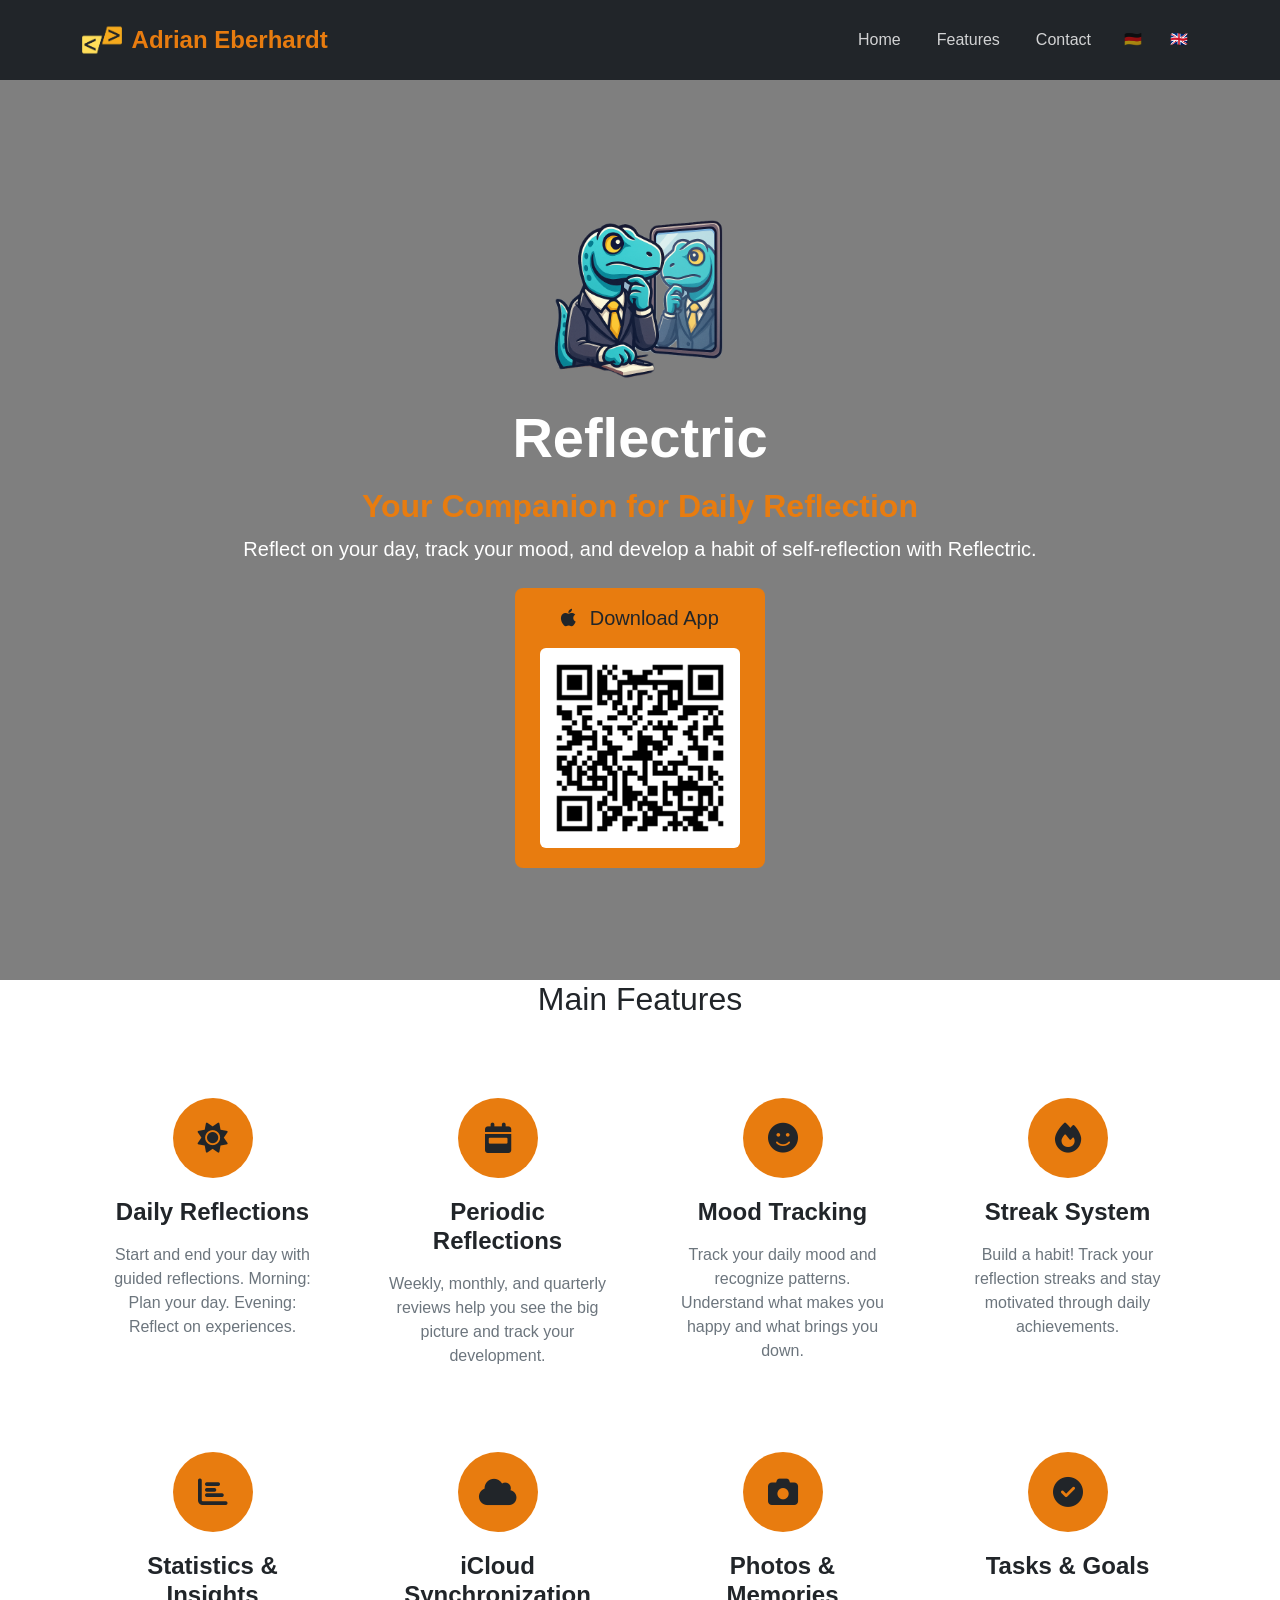
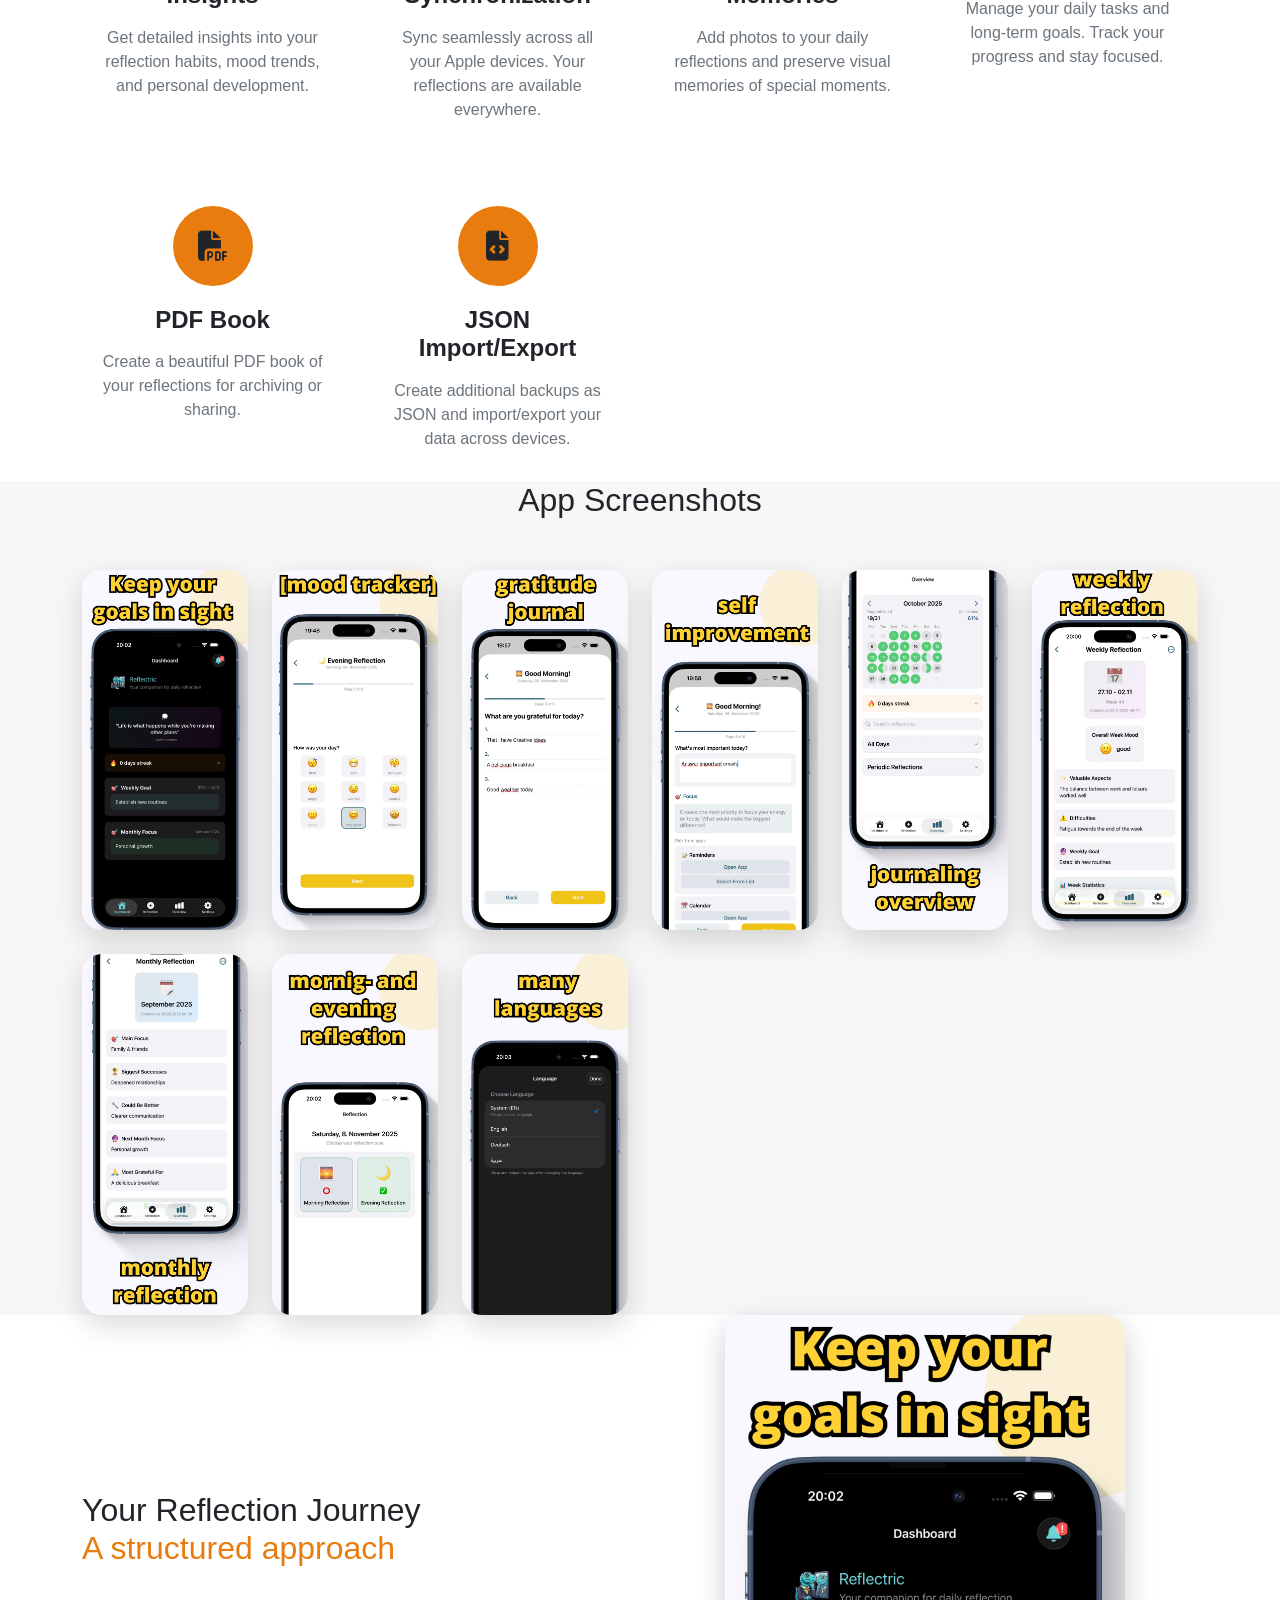
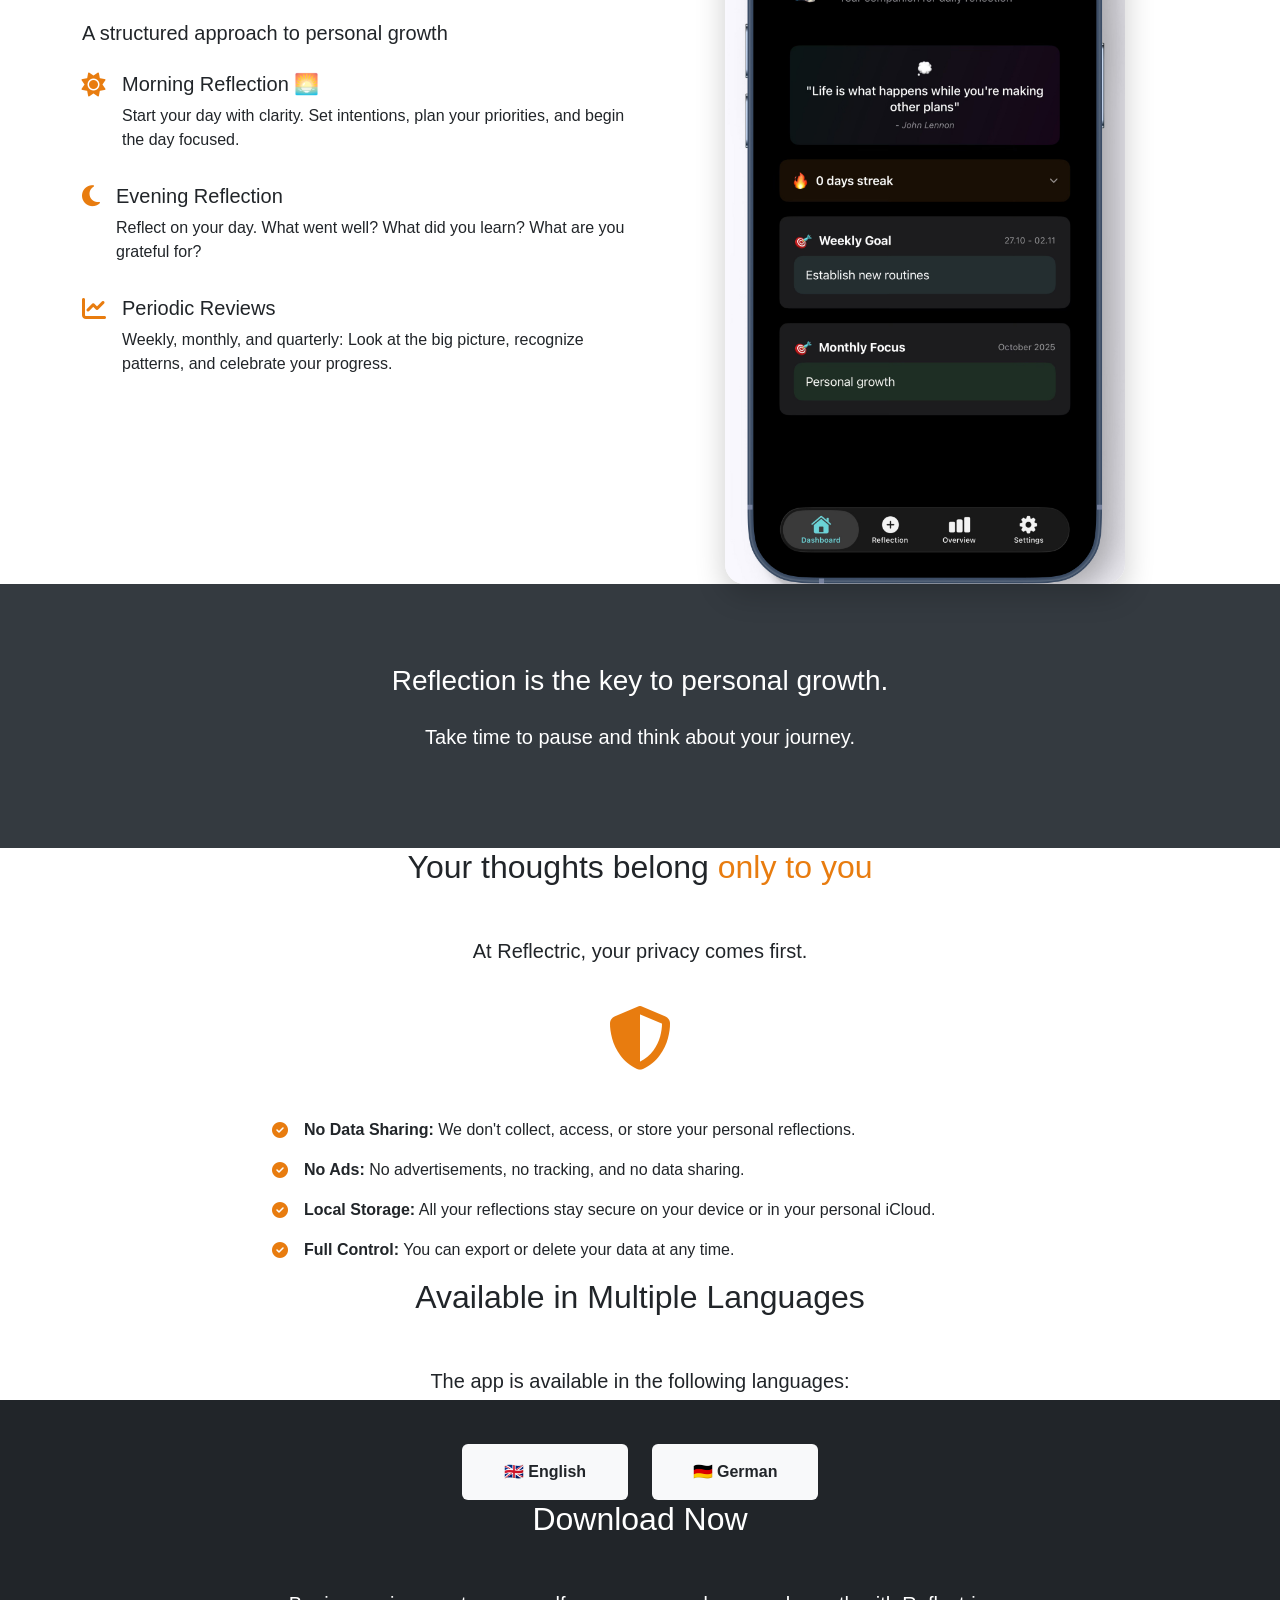
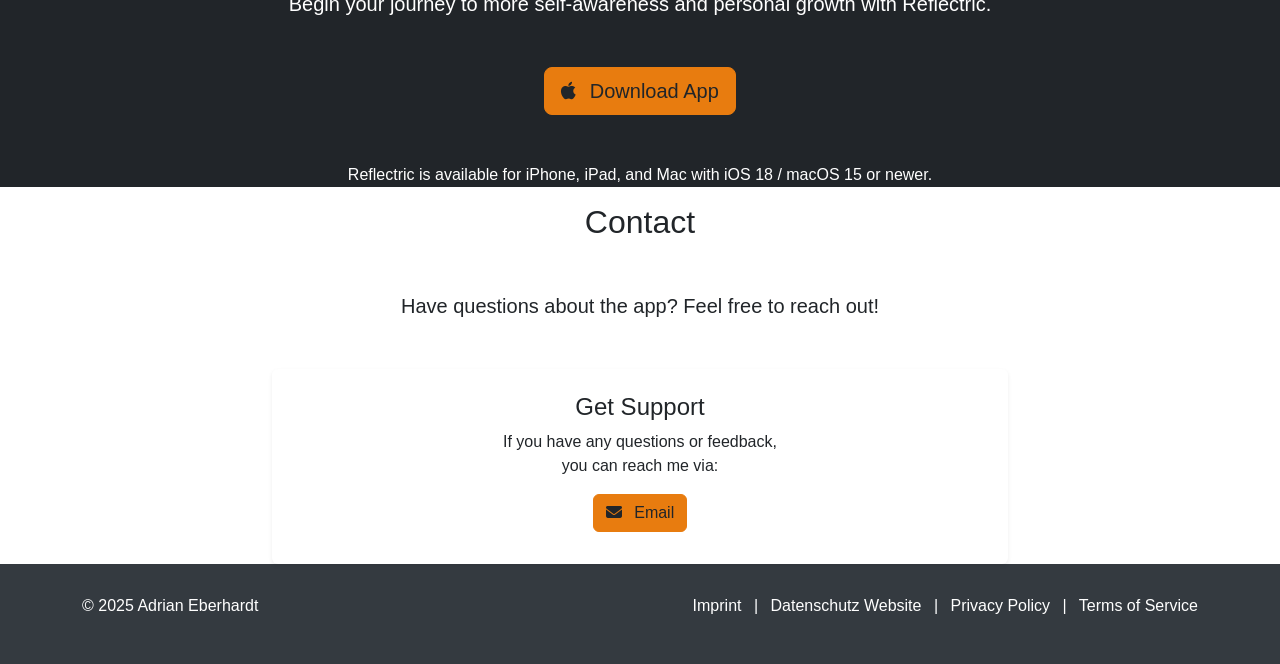
==== commit 1ec10929: "default en" ====
--- a/index.html
+++ b/index.html
@@ -3,23 +3,67 @@
 
 <head>
   <meta charset="UTF-8">
+  <meta name="google-site-verification" content="q9S1YBry4JlgluG-3BkPT6iJnfEUVy_0DSH4tAEK8K0" />
   <meta name="viewport" content="width=device-width, initial-scale=1.0">
   <meta name="description"
-    content="Reflectric - Dein täglicher Begleiter für Achtsamkeit und persönliches Wachstum. Tägliche Reflexionen, Mood Tracking und Selbstreflexion.">
+    content="Reflectric - Your daily companion for mindfulness and personal growth. Daily reflections, mood tracking, and self-reflection.">
   <!-- CANONICAL TAG  -->
   <link rel="canonical" href="https://oxadd1.github.io/reflectric/">
 
   <!-- Favicon -->
-  <link rel="icon" type="image/x-icon" href="./img/favicon/favicon.ico">
-  <link rel="icon" type="image/png" sizes="16x16" href="./img/favicon/favicon-16x16.png">
-  <link rel="icon" type="image/png" sizes="32x32" href="./img/favicon/favicon-32x32.png">
-  <link rel="apple-touch-icon" sizes="180x180" href="./img/favicon/apple-touch-icon.png">
-  <link rel="icon" type="image/png" sizes="192x192" href="./img/favicon/android-chrome-192x192.png">
-  <link rel="icon" type="image/png" sizes="512x512" href="./img/favicon/android-chrome-512x512.png">
-  <link rel="manifest" href="./img/favicon/site.webmanifest">
+  <link rel="icon" type="image/png" href="./img/logo%20ohne%20hintergrund.png">
+  <link rel="apple-touch-icon" href="./img/logo%20ohne%20hintergrund.png">
+  <link rel="shortcut icon" href="./img/logo%20ohne%20hintergrund.png">
   <meta name="theme-color" content="#e87c0f">
 
-  <title>Reflectric | iOS Reflexions-App</title>
+  <meta name="keywords"
+    content="Reflectric, Mindfulness App, Reflection App, Self-Reflection, Mood Tracker, Journaling App, iOS App, Personal Growth, Mindfulness">
+
+  <!-- Open Graph / Facebook -->
+  <meta property="og:type" content="website">
+  <meta property="og:url" content="https://oxadd1.github.io/reflectric/">
+  <meta property="og:title" content="Reflectric | Your Daily Reflection App">
+  <meta property="og:description"
+    content="Reflectric - Your daily companion for mindfulness and personal growth. Daily reflections, mood tracking, and more.">
+  <meta property="og:image" content="https://oxadd1.github.io/reflectric/img/logo.png">
+
+  <!-- Twitter -->
+  <meta property="twitter:card" content="summary_large_image">
+  <meta property="twitter:url" content="https://oxadd1.github.io/reflectric/">
+  <meta property="twitter:title" content="Reflectric | Your Daily Reflection App">
+  <meta property="twitter:description"
+    content="Reflectric - Your daily companion for mindfulness and personal growth. Daily reflections, mood tracking, and more.">
+  <meta property="twitter:image" content="https://oxadd1.github.io/reflectric/img/logo.png">
+
+  <!-- Structured Data (JSON-LD) -->
+  <script type="application/ld+json">
+    {
+      "@context": "https://schema.org",
+      "@type": "SoftwareApplication",
+      "name": "Reflectric",
+      "operatingSystem": "iOS",
+      "applicationCategory": "LifestyleApplication",
+      "aggregateRating": {
+        "@type": "AggregateRating",
+        "ratingValue": "5.0",
+        "ratingCount": "12"
+      },
+      "offers": {
+        "@type": "Offer",
+        "price": "0",
+        "priceCurrency": "EUR"
+      },
+      "description": "Your daily companion for mindfulness and personal growth. Daily reflections, mood tracking, and self-reflection.",
+      "image": "https://oxadd1.github.io/reflectric/img/logo.png",
+      "downloadUrl": "https://apps.apple.com/app/id6752842992",
+      "author": {
+        "@type": "Person",
+        "name": "Adrian Eberhardt"
+      }
+    }
+  </script>
+
+  <title>Reflectric | Your Reflection App</title>
 
   <!-- Bootstrap CSS -->
   <link href="https://cdn.jsdelivr.net/npm/bootstrap@5.3.0/dist/css/bootstrap.min.css" rel="stylesheet">
@@ -83,10 +127,10 @@
       <div class="collapse navbar-collapse" id="navbarNav">
         <ul class="navbar-nav ms-auto">
           <li class="nav-item">
-            <a class="nav-link" href="index.html" data-i18n="nav.home">Startseite</a>
+            <a class="nav-link" href="index.html" data-i18n="nav.home">Home</a>
           </li>
           <li class="nav-item">
-            <a class="nav-link" href="#features" data-i18n="nav.features">Funktionen</a>
+            <a class="nav-link" href="#features" data-i18n="nav.features">Features</a>
           </li>
           <li class="nav-item">
             <a class="nav-link" href="#contact" data-i18n="nav.contact">Kontakt</a>
@@ -109,16 +153,16 @@
     <div class="container text-center">
       <img src="img/logo ohne hintergrund.png" alt="Reflectric Icon" height="180" class="mb-3">
       <h1 class="display-4 fw-bold mb-3">Reflectric</h1>
-      <h2 class="text-primary fw-bold" data-i18n="hero.subtitle">Dein täglicher Begleiter für Achtsamkeit</h2>
-      <p class="lead mb-4" data-i18n="hero.description">Reflektiere, wachse und entwickle dich - jeden Tag ein Stück
-        besser</p>
+      <h2 class="text-primary fw-bold" data-i18n="hero.subtitle">Your Companion for Daily Reflection</h2>
+      <p class="lead mb-4" data-i18n="hero.description">Reflect on your day, track your mood, and develop a habit of
+        self-reflection with Reflectric.</p>
 
       <div class="row justify-content-center mb-4">
         <div class="col-md-6 col-lg-4">
           <a href="https://apps.apple.com/app/id6752842992" target="_blank" rel="noopener noreferrer"
             class="download-card">
             <div class="btn-text">
-              <i class="fab fa-apple me-2"></i> <span data-i18n="hero.download">App herunterladen</span>
+              <i class="fab fa-apple me-2"></i> <span data-i18n="hero.download">Download App</span>
             </div>
             <div class="qr-container">
               <img src="./img/qr.png" alt="App Store QR Code">
@@ -132,7 +176,7 @@
   <!-- Features Section -->
   <section id="features" class="section-padding">
     <div class="container">
-      <h2 class="text-center section-heading" data-i18n="features.title">Hauptfunktionen</h2>
+      <h2 class="text-center section-heading" data-i18n="features.title">Main Features</h2>
 
       <div class="row g-4">
         <!-- Feature 1 -->
@@ -142,9 +186,9 @@
               <div class="feature-icon">
                 <i class="fas fa-sun"></i>
               </div>
-              <h4 class="card-title" data-i18n="features.daily.title">Tägliche Reflexionen</h4>
-              <p class="card-text" data-i18n="features.daily.desc">Morgen- und Abendreflexionen helfen dir, deinen Tag
-                bewusst zu beginnen und zu beenden.</p>
+              <h4 class="card-title" data-i18n="features.daily.title">Daily Reflections</h4>
+              <p class="card-text" data-i18n="features.daily.desc">Start and end your day with guided reflections.
+                Morning: Plan your day. Evening: Reflect on experiences.</p>
             </div>
           </div>
         </div>
@@ -156,9 +200,9 @@
               <div class="feature-icon">
                 <i class="fas fa-calendar-week"></i>
               </div>
-              <h4 class="card-title" data-i18n="features.periodic.title">Periodische Reflexionen</h4>
-              <p class="card-text" data-i18n="features.periodic.desc">Wöchentliche, monatliche und vierteljährliche
-                Reflexionen für langfristiges Wachstum.</p>
+              <h4 class="card-title" data-i18n="features.periodic.title">Periodic Reflections</h4>
+              <p class="card-text" data-i18n="features.periodic.desc">Weekly, monthly, and quarterly reviews help you
+                see the big picture and track your development.</p>
             </div>
           </div>
         </div>
@@ -171,8 +215,8 @@
                 <i class="fas fa-smile"></i>
               </div>
               <h4 class="card-title" data-i18n="features.mood.title">Mood Tracking</h4>
-              <p class="card-text" data-i18n="features.mood.desc">Verfolge deine Stimmung mit 9 verschiedenen Emotionen
-                und erkenne Muster.</p>
+              <p class="card-text" data-i18n="features.mood.desc">Track your daily mood and recognize patterns.
+                Understand what makes you happy and what brings you down.</p>
             </div>
           </div>
         </div>
@@ -184,9 +228,9 @@
               <div class="feature-icon">
                 <i class="fas fa-fire"></i>
               </div>
-              <h4 class="card-title" data-i18n="features.streak.title">Streak-System</h4>
-              <p class="card-text" data-i18n="features.streak.desc">Baue tägliche Gewohnheiten auf und halte deine
-                Reflexions-Streaks am Leben.</p>
+              <h4 class="card-title" data-i18n="features.streak.title">Streak System</h4>
+              <p class="card-text" data-i18n="features.streak.desc">Build a habit! Track your reflection streaks and
+                stay motivated through daily achievements.</p>
             </div>
           </div>
         </div>
@@ -198,9 +242,9 @@
               <div class="feature-icon">
                 <i class="fas fa-chart-bar"></i>
               </div>
-              <h4 class="card-title" data-i18n="features.stats.title">Statistiken & Heatmap</h4>
-              <p class="card-text" data-i18n="features.stats.desc">Visualisiere deine Fortschritte mit Statistiken,
-                Heatmaps und Timelines.</p>
+              <h4 class="card-title" data-i18n="features.stats.title">Statistics & Insights</h4>
+              <p class="card-text" data-i18n="features.stats.desc">Get detailed insights into your reflection habits,
+                mood trends, and personal development.</p>
             </div>
           </div>
         </div>
@@ -212,9 +256,9 @@
               <div class="feature-icon">
                 <i class="fas fa-cloud"></i>
               </div>
-              <h4 class="card-title" data-i18n="features.sync.title">iCloud Synchronisation</h4>
-              <p class="card-text" data-i18n="features.sync.desc">Synchronisiere deine Reflexionen nahtlos über alle
-                deine Apple-Geräte.</p>
+              <h4 class="card-title" data-i18n="features.sync.title">iCloud Synchronization</h4>
+              <p class="card-text" data-i18n="features.sync.desc">Sync seamlessly across all your Apple devices. Your
+                reflections are available everywhere.</p>
             </div>
           </div>
         </div>
@@ -226,9 +270,9 @@
               <div class="feature-icon">
                 <i class="fas fa-camera"></i>
               </div>
-              <h4 class="card-title" data-i18n="features.photos.title">Foto-Integration</h4>
-              <p class="card-text" data-i18n="features.photos.desc">Füge Fotos zu deinen Reflexionen hinzu, um Momente
-                festzuhalten.</p>
+              <h4 class="card-title" data-i18n="features.photos.title">Photos & Memories</h4>
+              <p class="card-text" data-i18n="features.photos.desc">Add photos to your daily reflections and preserve
+                visual memories of special moments.</p>
             </div>
           </div>
         </div>
@@ -240,9 +284,9 @@
               <div class="feature-icon">
                 <i class="fas fa-check-circle"></i>
               </div>
-              <h4 class="card-title" data-i18n="features.todos.title">To-Do & Prioritäten</h4>
-              <p class="card-text" data-i18n="features.todos.desc">Verwalte deine täglichen Aufgaben und Prioritäten
-                direkt in der App.</p>
+              <h4 class="card-title" data-i18n="features.todos.title">Tasks & Goals</h4>
+              <p class="card-text" data-i18n="features.todos.desc">Manage your daily tasks and long-term goals. Track
+                your progress and stay focused.</p>
             </div>
           </div>
         </div>
@@ -254,9 +298,9 @@
               <div class="feature-icon">
                 <i class="fas fa-file-pdf"></i>
               </div>
-              <h4 class="card-title" data-i18n="features.pdf.title">PDF-Buch</h4>
-              <p class="card-text" data-i18n="features.pdf.desc">Erstelle aus deinen Reflexionen ein wunderschönes
-                PDF-Buch.</p>
+              <h4 class="card-title" data-i18n="features.pdf.title">PDF Book</h4>
+              <p class="card-text" data-i18n="features.pdf.desc">Create a beautiful PDF book of your reflections for
+                archiving or sharing.</p>
             </div>
           </div>
         </div>
@@ -269,8 +313,8 @@
                 <i class="fas fa-file-code"></i>
               </div>
               <h4 class="card-title" data-i18n="features.json.title">JSON Import/Export</h4>
-              <p class="card-text" data-i18n="features.json.desc">Sichere zusätzliche Backups als JSON und
-                importiere/exportiere deine Daten.</p>
+              <p class="card-text" data-i18n="features.json.desc">Create additional backups as JSON and import/export
+                your data across devices.</p>
             </div>
           </div>
         </div>
@@ -285,39 +329,39 @@
 
       <div class="row g-4">
         <div class="col-6 col-md-3 col-lg-2">
-          <img src="./img/Deutsch/1.jpg" class="img-fluid app-screenshot screenshot-img" alt="Reflectric Screenshot 1"
+          <img src="./img/Englisch/1.jpg" class="img-fluid app-screenshot screenshot-img" alt="Reflectric Screenshot 1"
             data-img-id="1">
         </div>
         <div class="col-6 col-md-3 col-lg-2">
-          <img src="./img/Deutsch/2.jpg" class="img-fluid app-screenshot screenshot-img" alt="Reflectric Screenshot 2"
+          <img src="./img/Englisch/2.jpg" class="img-fluid app-screenshot screenshot-img" alt="Reflectric Screenshot 2"
             data-img-id="2">
         </div>
         <div class="col-6 col-md-3 col-lg-2">
-          <img src="./img/Deutsch/3.jpg" class="img-fluid app-screenshot screenshot-img" alt="Reflectric Screenshot 3"
+          <img src="./img/Englisch/3.jpg" class="img-fluid app-screenshot screenshot-img" alt="Reflectric Screenshot 3"
             data-img-id="3">
         </div>
         <div class="col-6 col-md-3 col-lg-2">
-          <img src="./img/Deutsch/4.jpg" class="img-fluid app-screenshot screenshot-img" alt="Reflectric Screenshot 4"
+          <img src="./img/Englisch/4.jpg" class="img-fluid app-screenshot screenshot-img" alt="Reflectric Screenshot 4"
             data-img-id="4">
         </div>
         <div class="col-6 col-md-3 col-lg-2">
-          <img src="./img/Deutsch/5.jpg" class="img-fluid app-screenshot screenshot-img" alt="Reflectric Screenshot 5"
+          <img src="./img/Englisch/5.jpg" class="img-fluid app-screenshot screenshot-img" alt="Reflectric Screenshot 5"
             data-img-id="5">
         </div>
         <div class="col-6 col-md-3 col-lg-2">
-          <img src="./img/Deutsch/6.jpg" class="img-fluid app-screenshot screenshot-img" alt="Reflectric Screenshot 6"
+          <img src="./img/Englisch/6.jpg" class="img-fluid app-screenshot screenshot-img" alt="Reflectric Screenshot 6"
             data-img-id="6">
         </div>
         <div class="col-6 col-md-3 col-lg-2">
-          <img src="./img/Deutsch/7.jpg" class="img-fluid app-screenshot screenshot-img" alt="Reflectric Screenshot 7"
+          <img src="./img/Englisch/7.jpg" class="img-fluid app-screenshot screenshot-img" alt="Reflectric Screenshot 7"
             data-img-id="7">
         </div>
         <div class="col-6 col-md-3 col-lg-2">
-          <img src="./img/Deutsch/8.jpg" class="img-fluid app-screenshot screenshot-img" alt="Reflectric Screenshot 8"
+          <img src="./img/Englisch/8.jpg" class="img-fluid app-screenshot screenshot-img" alt="Reflectric Screenshot 8"
             data-img-id="8">
         </div>
         <div class="col-6 col-md-3 col-lg-2">
-          <img src="./img/Deutsch/9.jpg" class="img-fluid app-screenshot screenshot-img" alt="Reflectric Screenshot 9"
+          <img src="./img/Englisch/9.jpg" class="img-fluid app-screenshot screenshot-img" alt="Reflectric Screenshot 9"
             data-img-id="9">
         </div>
       </div>
@@ -330,11 +374,10 @@
       <div class="row align-items-center">
         <div class="col-lg-6 mb-4 mb-lg-0">
           <h2 class="section-heading">
-            <span data-i18n="journey.title1">Deine Reise zur</span><br>
-            <span class="text-primary" data-i18n="journey.title2">Selbsterkenntnis</span>
+            <span data-i18n="journey.title1">Your Reflection Journey</span><br>
+            <span class="text-primary" data-i18n="journey.title2">A structured approach</span>
           </h2>
-          <p class="lead mb-4" data-i18n="journey.description">Reflectric begleitet dich auf deinem Weg zu mehr
-            Achtsamkeit und persönlichem Wachstum. Von täglichen Gewohnheiten bis zu langfristigen Zielen.</p>
+          <p class="lead mb-4" data-i18n="journey.description">A structured approach to personal growth</p>
 
           <div class="reflection-features-list">
             <div class="d-flex mb-3">
@@ -342,9 +385,9 @@
                 <i class="fas fa-sun text-primary fs-4" aria-hidden="true"></i>
               </div>
               <div>
-                <h5 data-i18n="journey.feature1.title">Morgenreflexion 🌅</h5>
-                <p data-i18n="journey.feature1.desc">Starte deinen Tag mit Dankbarkeit, klaren Intentionen und
-                  fokussierten Prioritäten.</p>
+                <h5 data-i18n="journey.feature1.title">Morning Reflection 🌅</h5>
+                <p data-i18n="journey.feature1.desc">Start your day with clarity. Set intentions, plan your priorities,
+                  and begin the day focused.</p>
               </div>
             </div>
 
@@ -353,9 +396,9 @@
                 <i class="fas fa-moon text-primary fs-4"></i>
               </div>
               <div>
-                <h5 data-i18n="journey.feature2.title">Abendreflexion</h5>
-                <p data-i18n="journey.feature2.desc">Beende deinen Tag mit Wertschätzung, Lernerfahrungen und
-                  Selbstreflexion.</p>
+                <h5 data-i18n="journey.feature2.title">Evening Reflection</h5>
+                <p data-i18n="journey.feature2.desc">Reflect on your day. What went well? What did you learn? What are
+                  you grateful for?</p>
               </div>
             </div>
 
@@ -364,9 +407,9 @@
                 <i class="fas fa-chart-line text-primary fs-4"></i>
               </div>
               <div>
-                <h5 data-i18n="journey.feature3.title">Periodische Rückblicke</h5>
-                <p data-i18n="journey.feature3.desc">Wöchentliche, monatliche und vierteljährliche Reflexionen für
-                  tiefere Einsichten.</p>
+                <h5 data-i18n="journey.feature3.title">Periodic Reviews</h5>
+                <p data-i18n="journey.feature3.desc">Weekly, monthly, and quarterly: Look at the big picture, recognize
+                  patterns, and celebrate your progress.</p>
               </div>
             </div>
           </div>
@@ -374,7 +417,7 @@
 
         <div class="col-lg-6">
           <div class="text-center">
-            <img src="./img/Deutsch/1.jpg" class="img-fluid app-screenshot screenshot-img" alt="Reflectric Dashboard"
+            <img src="./img/Englisch/1.jpg" class="img-fluid app-screenshot screenshot-img" alt="Reflectric Dashboard"
               data-img-id="1" style="max-width: 400px; border-radius: 20px; box-shadow: 0 10px 30px rgba(0,0,0,0.2);">
           </div>
         </div>
@@ -385,9 +428,8 @@
   <!-- Quote Section -->
   <section class="quote-section">
     <div class="container text-center">
-      <h3 class="mb-4" data-i18n="quote.title">Reflektiere heute, wachse morgen.</h3>
-      <p class="lead" data-i18n="quote.subtitle">Jede Reflexion ist ein Schritt zu mehr Selbstbewusstsein und
-        persönlichem Wachstum.</p>
+      <h3 class="mb-4" data-i18n="quote.title">Reflection is the key to personal growth.</h3>
+      <p class="lead" data-i18n="quote.subtitle">Take time to pause and think about your journey.</p>
     </div>
   </section>
 
@@ -397,10 +439,10 @@
       <div class="row justify-content-center">
         <div class="col-lg-8 text-center mb-4">
           <h2 class="section-heading">
-            <span data-i18n="privacy.title1">Deine Reflexionen gehören</span>
-            <span class="text-primary" data-i18n="privacy.title2">nur dir</span>
+            <span data-i18n="privacy.title1">Your thoughts belong</span>
+            <span class="text-primary" data-i18n="privacy.title2">only to you</span>
           </h2>
-          <p class="lead" data-i18n="privacy.subtitle">Bei Reflectric steht deine Privatsphäre an erster Stelle.</p>
+          <p class="lead" data-i18n="privacy.subtitle">At Reflectric, your privacy comes first.</p>
         </div>
       </div>
       <div class="row justify-content-center">
@@ -412,31 +454,31 @@
             <li class="mb-3 d-flex align-items-start">
               <i class="fas fa-check-circle text-primary me-3 mt-1"></i>
               <div>
-                <strong data-i18n="privacy.feature1.title">Keine Datenweitergabe:</strong>
-                <span data-i18n="privacy.feature1.desc">Wir sammeln, greifen nicht auf deine persönlichen Reflexionen zu
-                  und speichern sie nicht.</span>
+                <strong data-i18n="privacy.feature1.title">No Data Sharing:</strong>
+                <span data-i18n="privacy.feature1.desc">We don\'t collect, access, or store your personal
+                  reflections.</span>
               </div>
             </li>
             <li class="mb-3 d-flex align-items-start">
               <i class="fas fa-check-circle text-primary me-3 mt-1"></i>
               <div>
-                <strong data-i18n="privacy.feature2.title">Keine Werbung:</strong>
-                <span data-i18n="privacy.feature2.desc">Keine Anzeigen, kein Tracking und keine Datenweitergabe.</span>
+                <strong data-i18n="privacy.feature2.title">No Ads:</strong>
+                <span data-i18n="privacy.feature2.desc">No advertisements, no tracking, and no data sharing.</span>
               </div>
             </li>
             <li class="mb-3 d-flex align-items-start">
               <i class="fas fa-check-circle text-primary me-3 mt-1"></i>
               <div>
-                <strong data-i18n="privacy.feature3.title">Lokale Speicherung:</strong>
-                <span data-i18n="privacy.feature3.desc">Alle deine Daten bleiben sicher auf deinem Gerät oder in deiner
-                  persönlichen iCloud.</span>
+                <strong data-i18n="privacy.feature3.title">Local Storage:</strong>
+                <span data-i18n="privacy.feature3.desc">All your reflections stay secure on your device or in your
+                  personal iCloud.</span>
               </div>
             </li>
             <li class="d-flex align-items-start">
               <i class="fas fa-check-circle text-primary me-3 mt-1"></i>
               <div>
-                <strong data-i18n="privacy.feature4.title">Volle Kontrolle:</strong>
-                <span data-i18n="privacy.feature4.desc">Du kannst deine Daten jederzeit exportieren oder löschen.</span>
+                <strong data-i18n="privacy.feature4.title">Full Control:</strong>
+                <span data-i18n="privacy.feature4.desc">You can export or delete your data at any time.</span>
               </div>
             </li>
           </ul>
@@ -448,18 +490,18 @@
   <!-- Languages Section -->
   <section class="section-padding">
     <div class="container text-center">
-      <h2 class="section-heading" data-i18n="languages.title">Verfügbar in mehreren Sprachen</h2>
-      <p class="lead mb-5" data-i18n="languages.subtitle">Die App ist in den folgenden Sprachen verfügbar:</p>
+      <h2 class="section-heading" data-i18n="languages.title">Available in Multiple Languages</h2>
+      <p class="lead mb-5" data-i18n="languages.subtitle">The app is available in the following languages:</p>
 
       <div class="row justify-content-center g-4">
         <div class="col-4 col-md-2">
           <div class="p-3 rounded bg-light text-center">
-            <p class="mb-0 fw-bold">🇬🇧 <span data-i18n="languages.english">Englisch</span></p>
+            <p class="mb-0 fw-bold">🇬🇧 <span data-i18n="languages.english">English</span></p>
           </div>
         </div>
         <div class="col-4 col-md-2">
           <div class="p-3 rounded bg-light text-center">
-            <p class="mb-0 fw-bold">🇩🇪 <span data-i18n="languages.german">Deutsch</span></p>
+            <p class="mb-0 fw-bold">🇩🇪 <span data-i18n="languages.german">German</span></p>
           </div>
         </div>
       </div>
@@ -469,17 +511,18 @@
   <!-- Download Section -->
   <section id="download" class="section-padding bg-dark text-white">
     <div class="container text-center">
-      <h2 class="section-heading" data-i18n="download.title">Jetzt herunterladen</h2>
-      <p class="lead mb-5" data-i18n="download.subtitle">Starte deine Reise zu mehr Achtsamkeit und persönlichem
-        Wachstum.</p>
+      <h2 class="section-heading" data-i18n="download.title">Download Now</h2>
+      <p class="lead mb-5" data-i18n="download.subtitle">Begin your journey to more self-awareness and personal growth
+        with Reflectric.</p>
 
       <a href="https://apps.apple.com/app/id6752842992" target="_blank" rel="noopener noreferrer"
         class="btn btn-primary btn-lg">
-        <i class="fab fa-apple me-2"></i> <span data-i18n="download.button">App herunterladen</span>
+        <i class="fab fa-apple me-2"></i> <span data-i18n="download.button">Download App</span>
       </a>
 
       <div class="mt-5">
-        <p data-i18n="download.compatibility">Reflectric ist für iPhone und iPad mit iOS 18 oder neuer verfügbar.</p>
+        <p data-i18n="download.compatibility">Reflectric is available for iPhone, iPad, and Mac with iOS 18 / macOS 15
+          or newer.</p>
       </div>
     </div>
   </section>
@@ -487,9 +530,9 @@
   <!-- Contact Section -->
   <section id="contact" class="section-padding">
     <div class="container">
-      <h2 class="text-center section-heading" data-i18n="contact.title">Kontakt</h2>
-      <p class="text-center lead mb-5" data-i18n="contact.subtitle">Haben Sie Fragen zur App? Kontaktieren Sie mich
-        gerne!</p>
+      <h2 class="text-center section-heading" data-i18n="contact.title">Contact</h2>
+      <p class="text-center lead mb-5" data-i18n="contact.subtitle">Have questions about the app? Feel free to reach
+        out!</p>
 
       <div class="row justify-content-center">
         <div class="col-md-8">
@@ -497,11 +540,10 @@
             <div class="card-body p-4">
               <div class="row justify-content-center">
                 <div class="col-md-8 text-center">
-                  <h4 data-i18n="contact.support.title">Support erhalten</h4>
-                  <p data-i18n="contact.support.desc">Bei Fragen zur App oder für Feedback können Sie mich über folgende
-                    Wege erreichen:</p>
+                  <h4 data-i18n="contact.support.title">Get Support</h4>
+                  <p data-i18n="contact.support.desc">If you have any questions or feedback, you can reach me via:</p>
                   <a href="mailto:reflectric.app@gmx.de" class="btn btn-primary mb-2" style="max-width: 250px;">
-                    <i class="fas fa-envelope me-2"></i> <span data-i18n="contact.support.email">E-Mail</span>
+                    <i class="fas fa-envelope me-2"></i> <span data-i18n="contact.support.email">Email</span>
                   </a>
                 </div>
               </div>
@@ -531,7 +573,7 @@
           <p>&copy; 2025 Adrian Eberhardt</p>
         </div>
         <div class="col-md-6 text-center text-md-end">
-          <a href="./html/impressum.html">Impressum</a>
+          <a href="./html/impressum.html">Imprint</a>
           <span class="mx-2">|</span>
           <a href="./html/datenschutz.html">Datenschutz Website</a>
           <span class="mx-2">|</span>
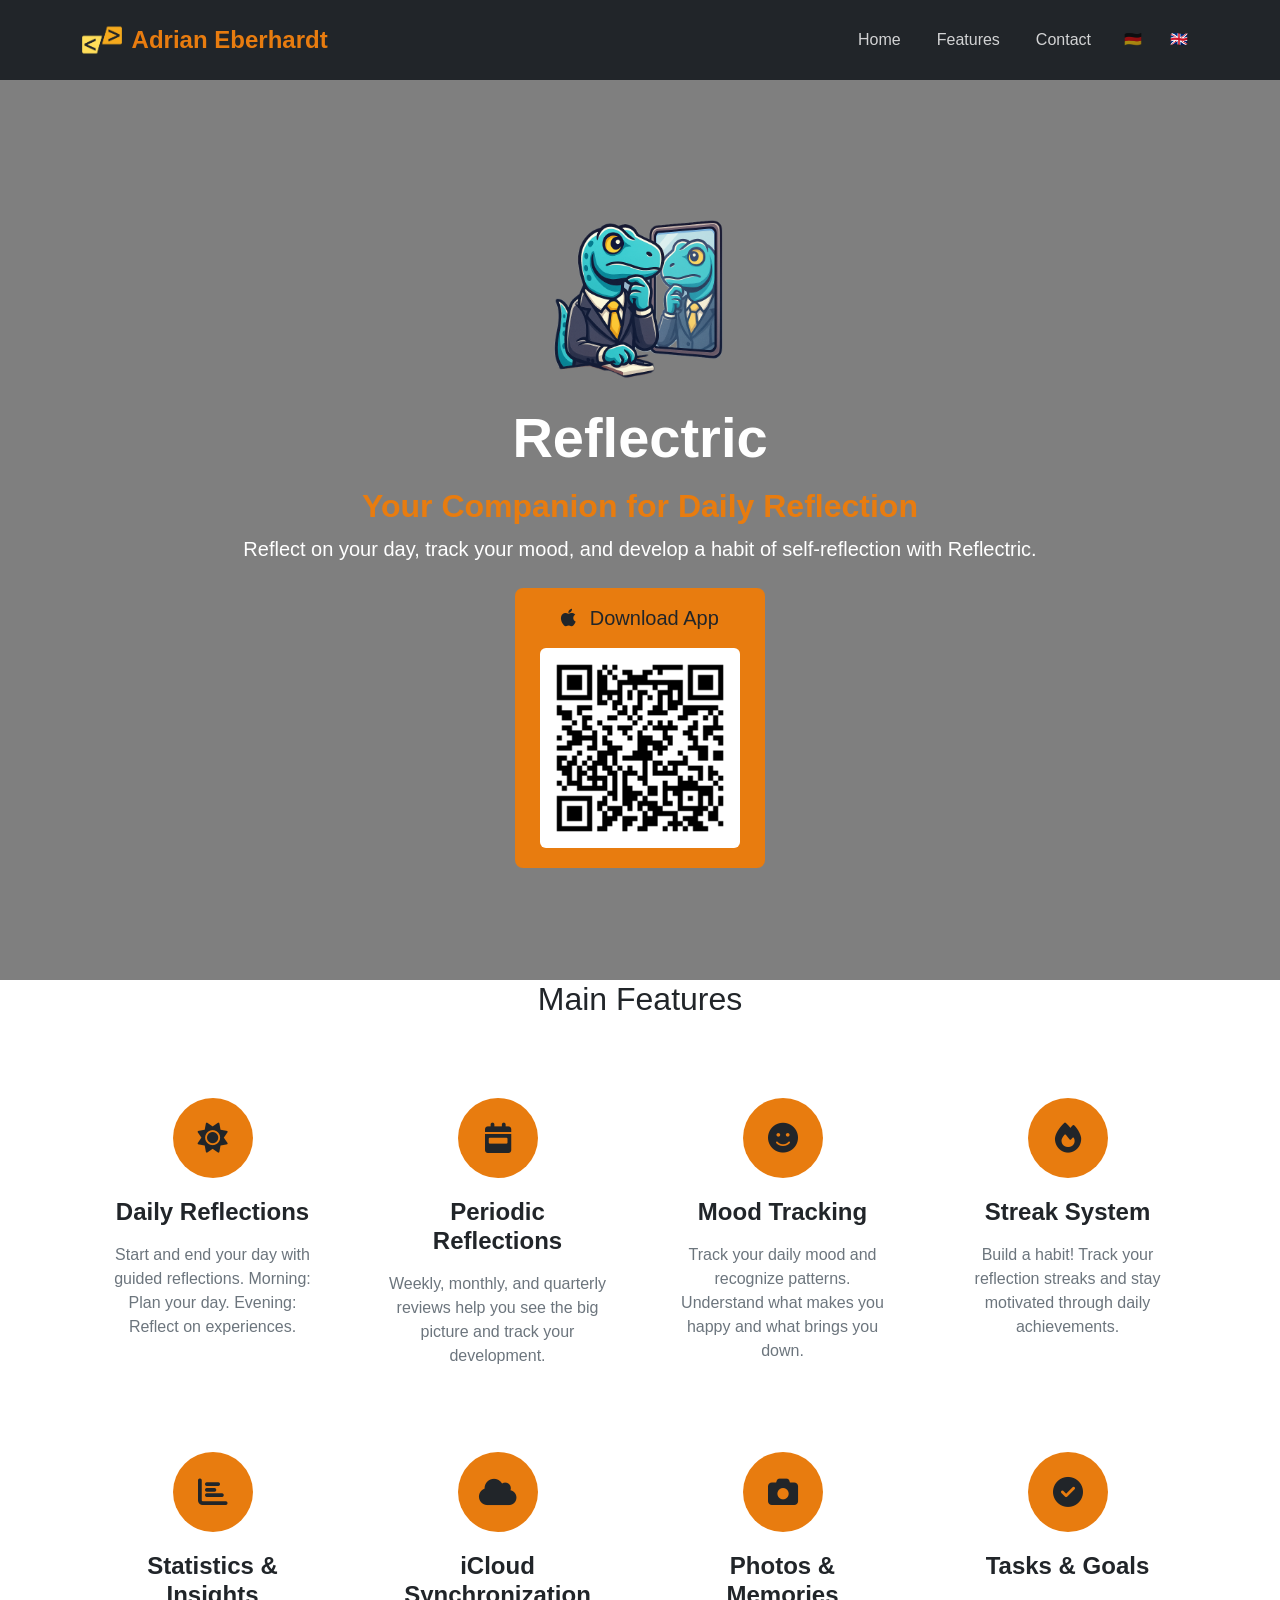
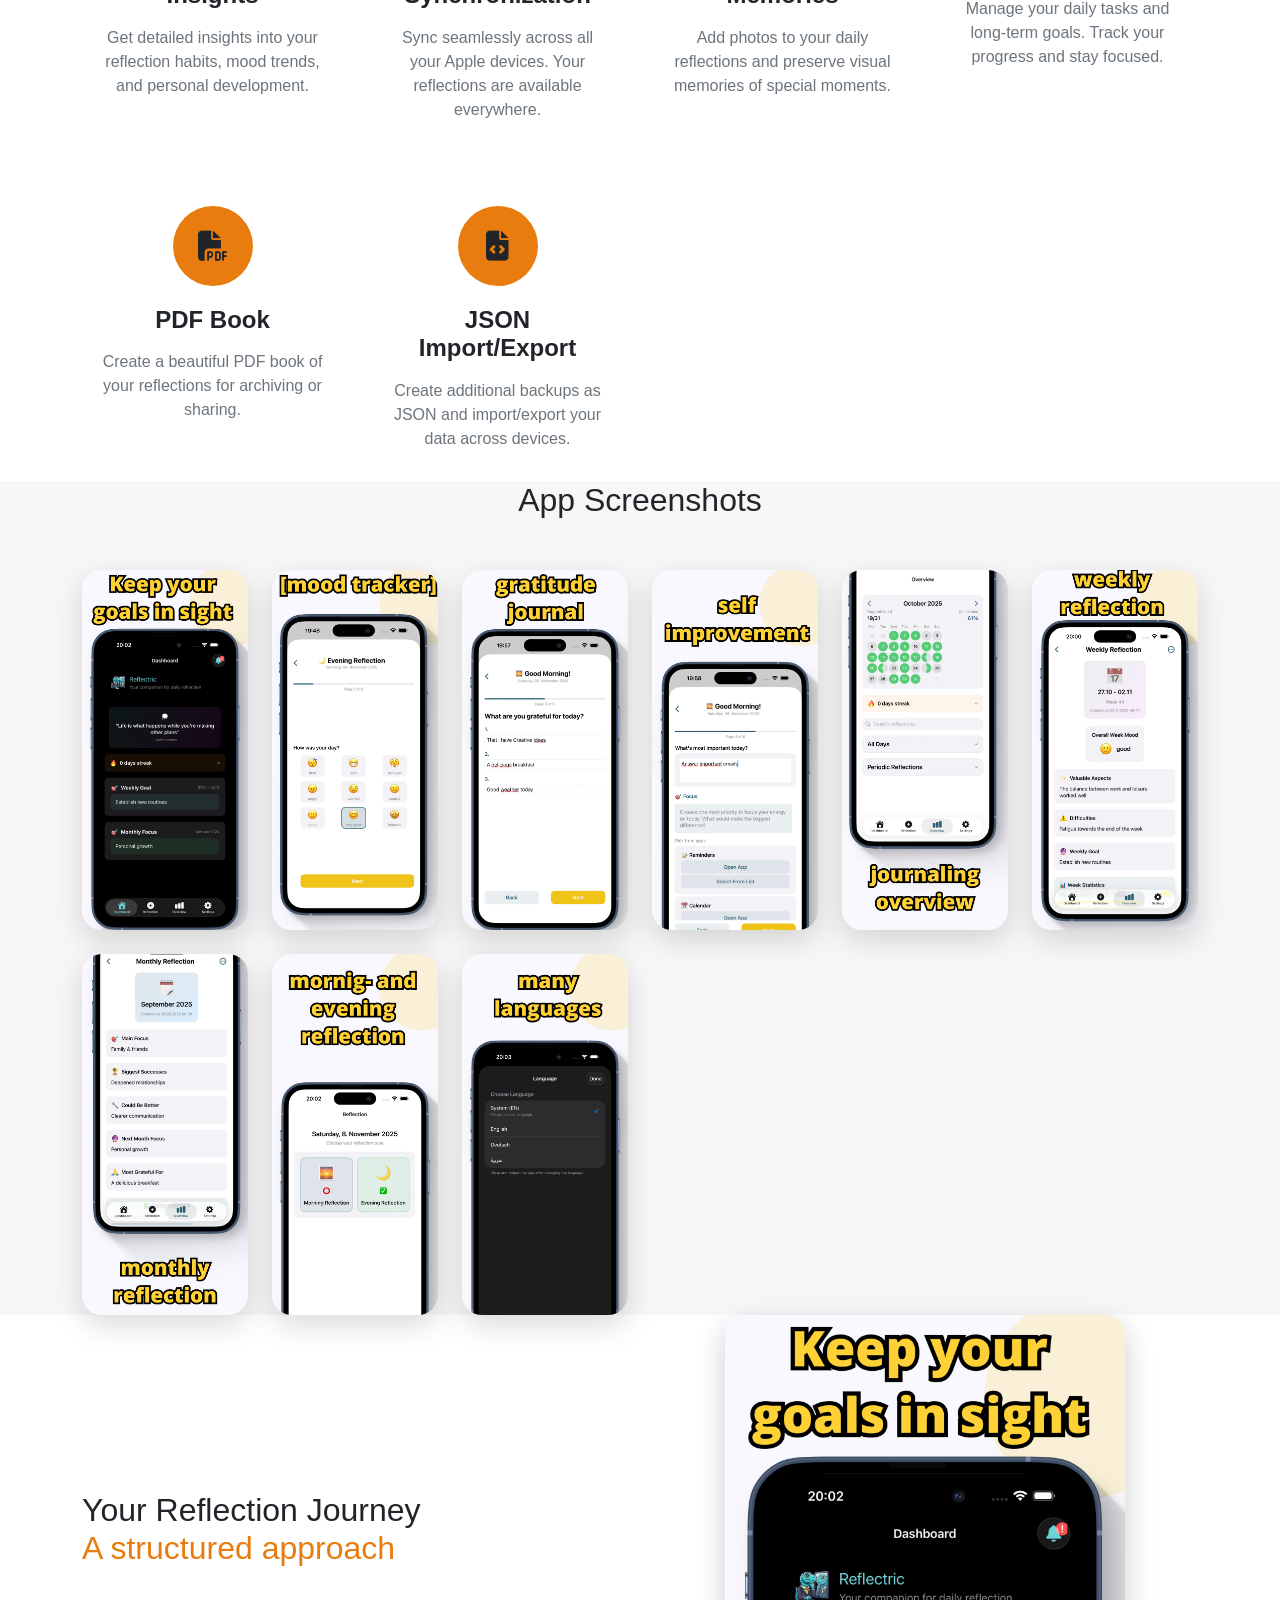
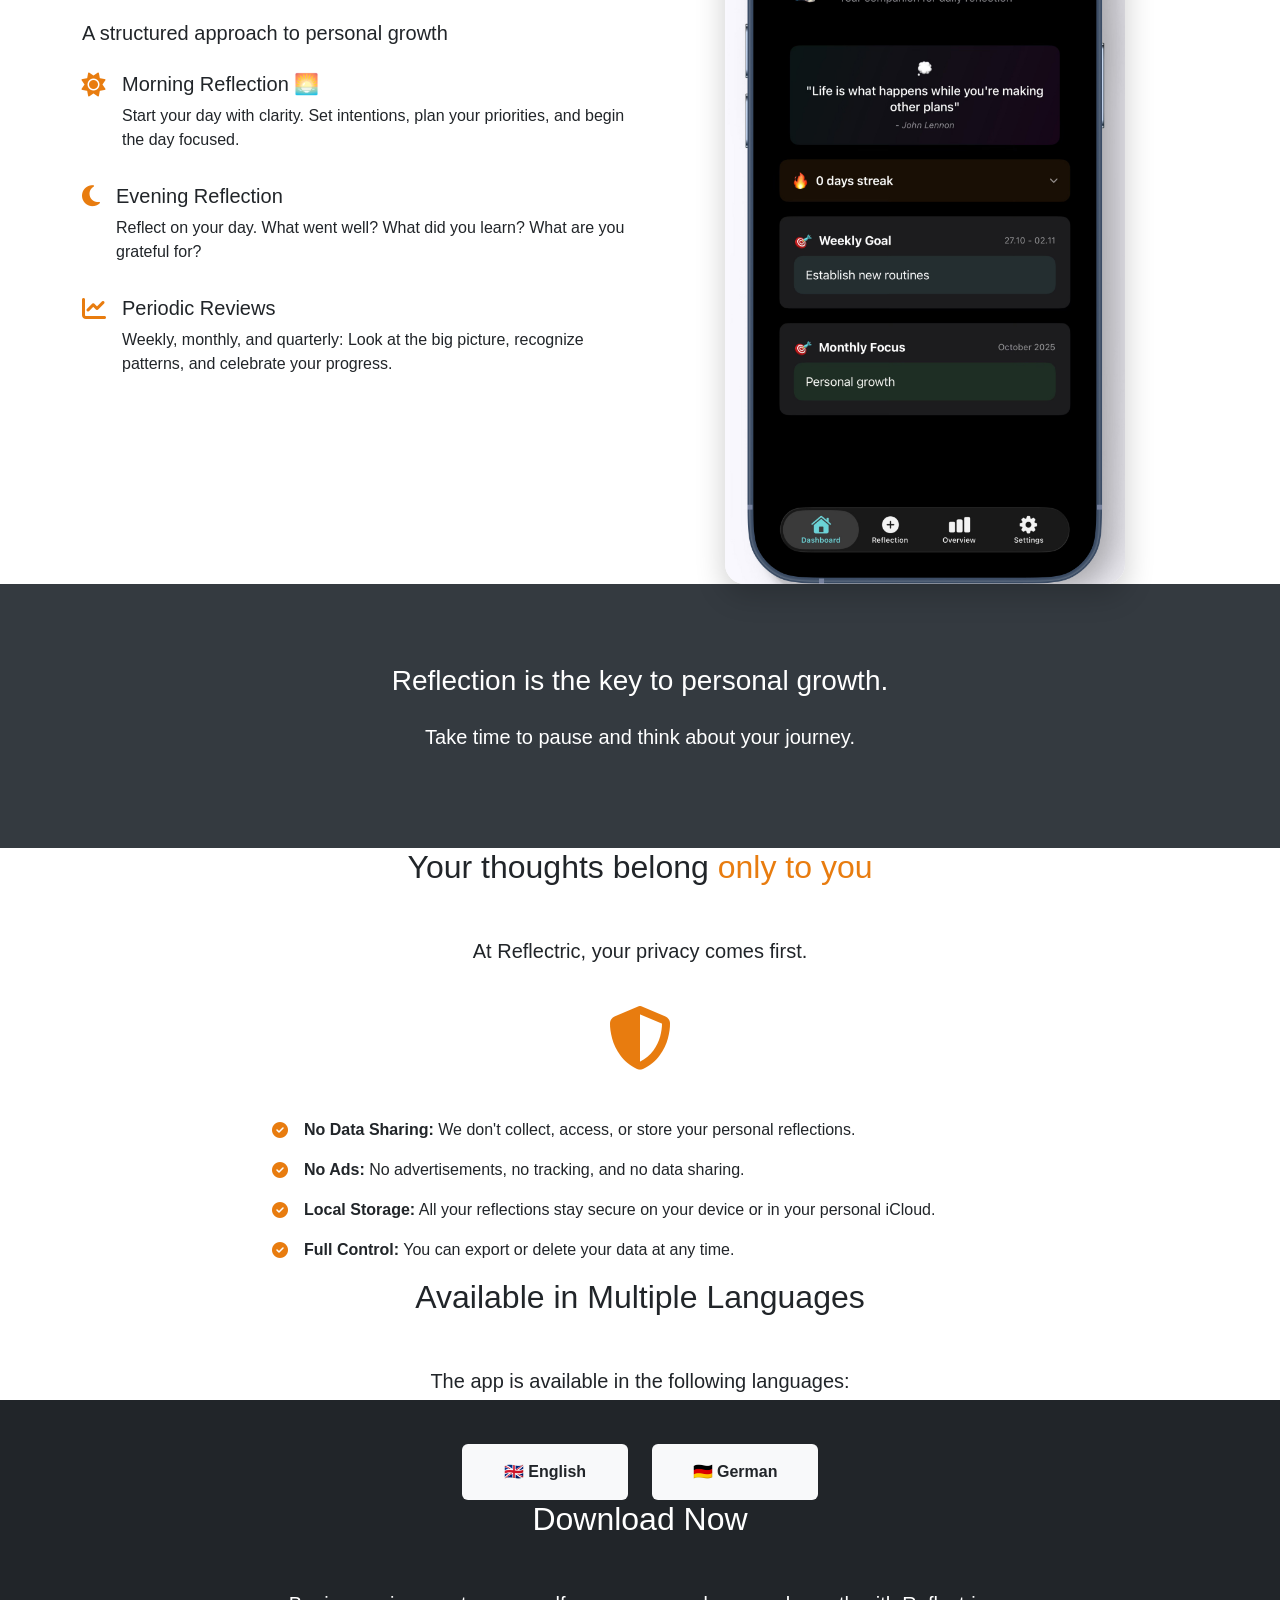
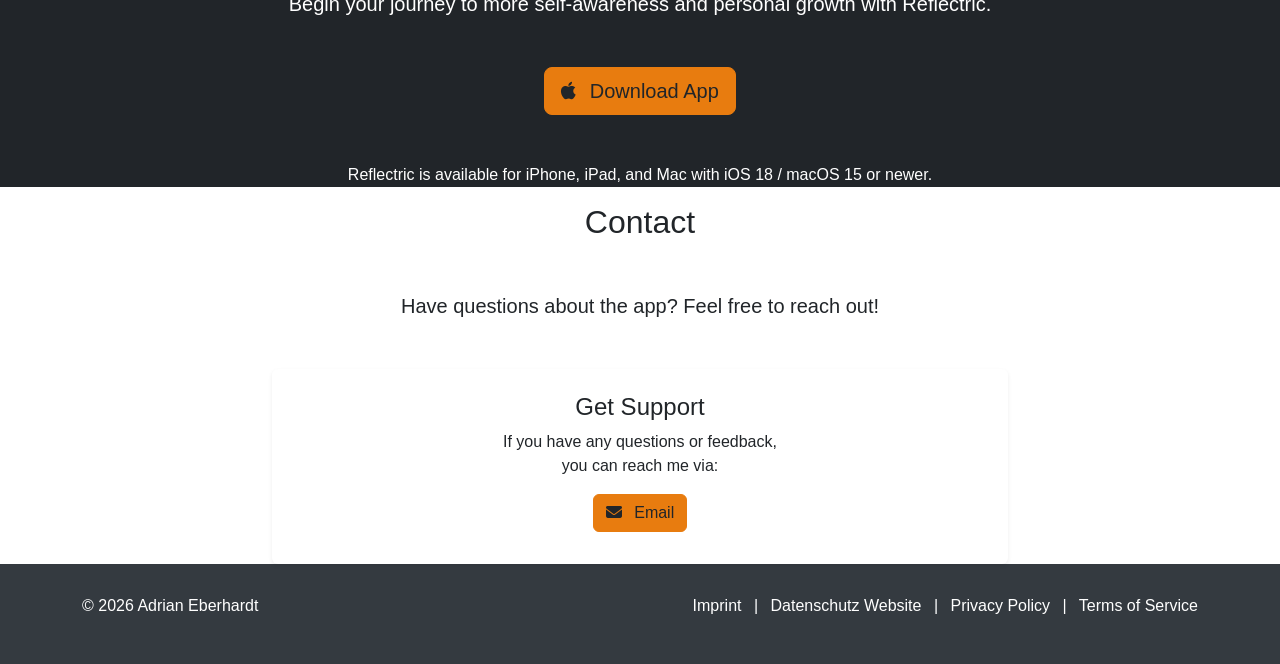
==== commit f5939e80: "2026" ====
--- a/index.html
+++ b/index.html
@@ -570,7 +570,7 @@
     <div class="container">
       <div class="row">
         <div class="col-md-6 text-center text-md-start">
-          <p>&copy; 2025 Adrian Eberhardt</p>
+          <p>&copy; 2026 Adrian Eberhardt</p>
         </div>
         <div class="col-md-6 text-center text-md-end">
           <a href="./html/impressum.html">Imprint</a>
